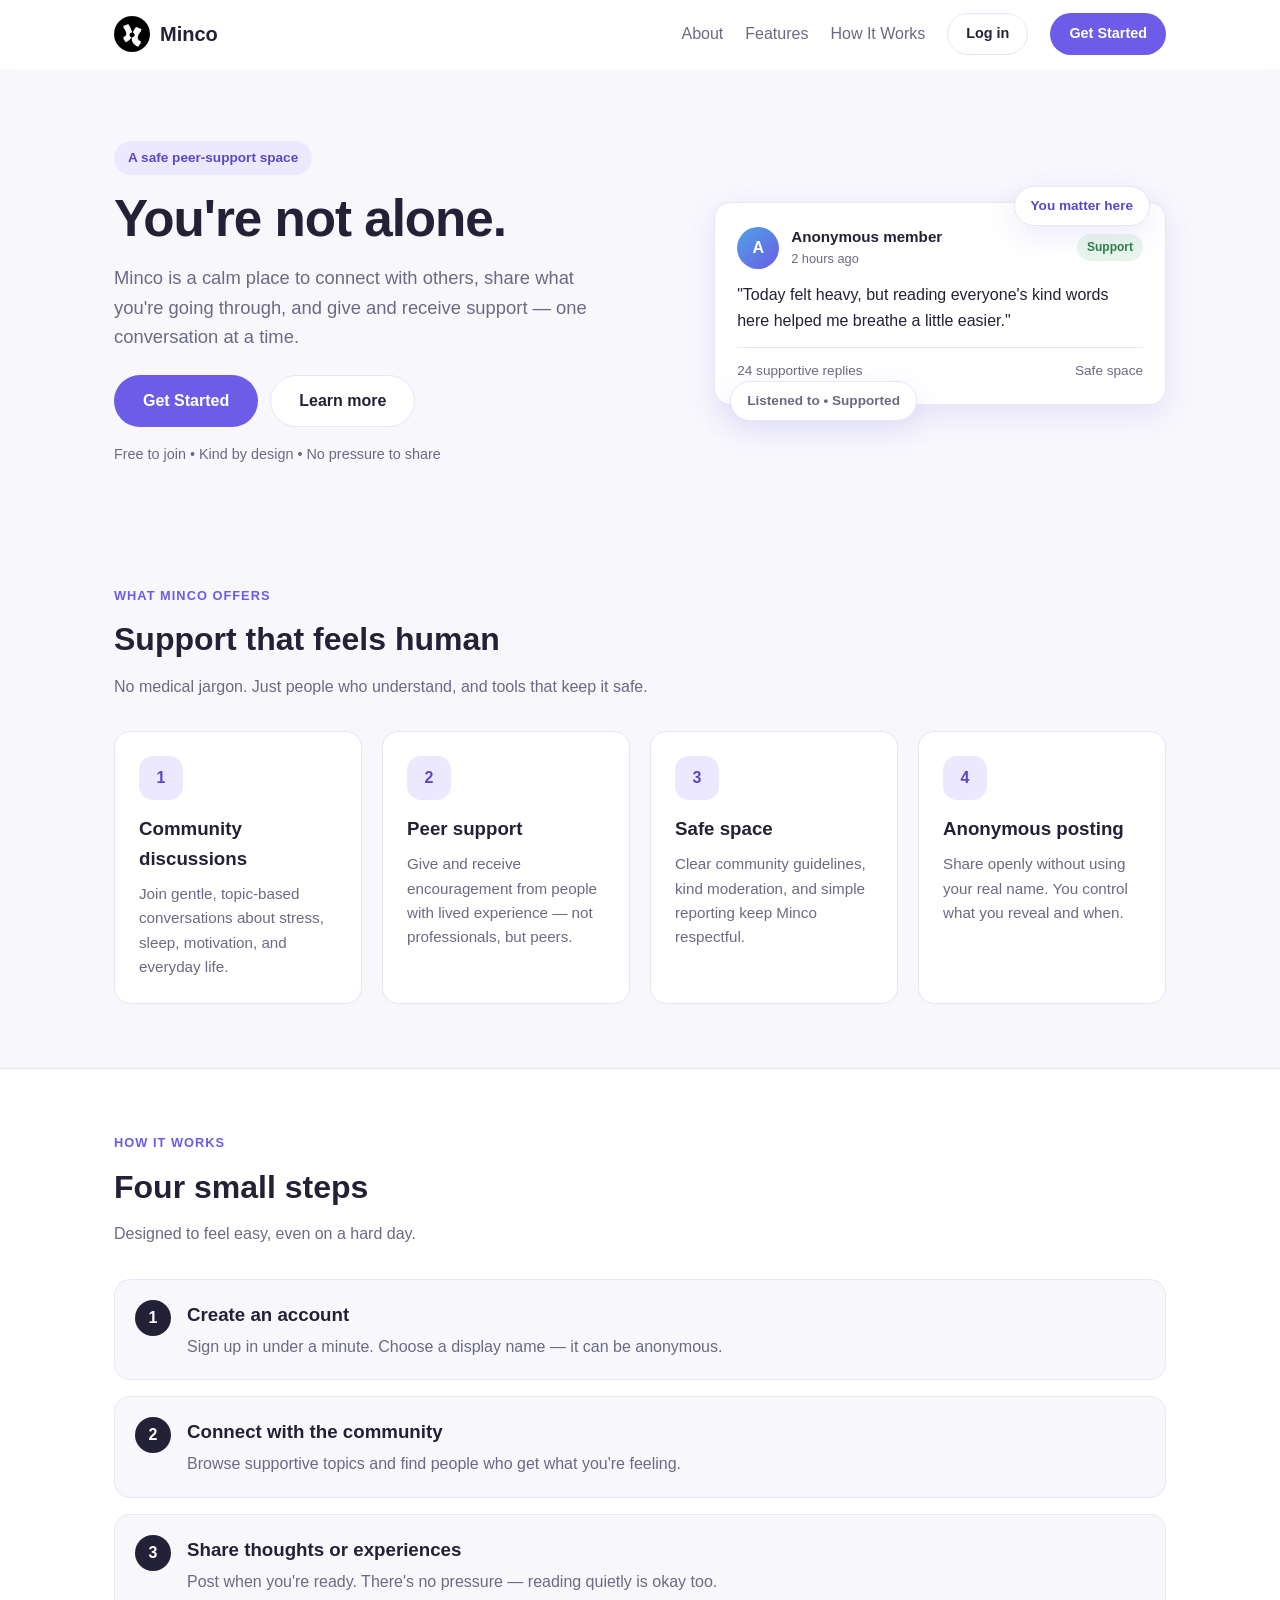
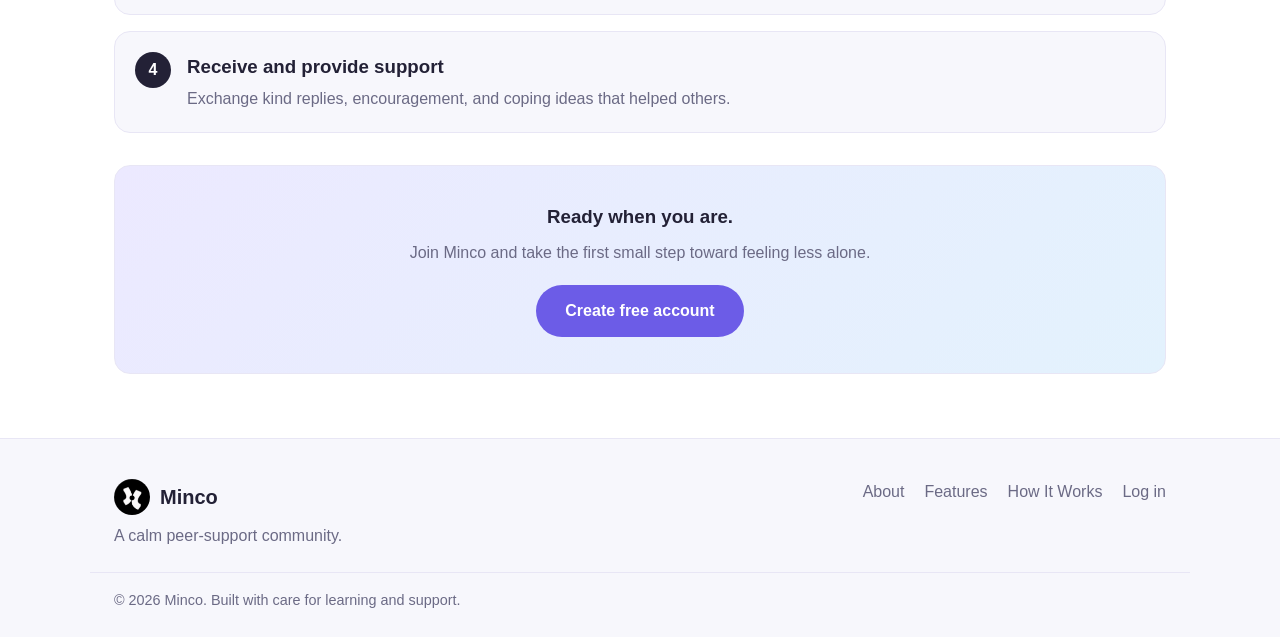
==== index.html @ aae05a79 "Landing page" ====
<!DOCTYPE html>
<html lang="en">
<head>
  <meta charset="UTF-8" />
  <meta name="viewport" content="width=device-width, initial-scale=1.0" />
  <meta name="description" content="Minco is a safe peer-support space to connect, share, and support each other." />
  <title>Minco — You're not alone</title>
  <link rel="icon" href="mincologo.png" type="image/png" />
  <link rel="stylesheet" href="style.css" />
  <!-- defer = load JS after HTML is parsed. Good default for beginners. -->
  <script src="script.js" defer></script>
</head>
<body>

  <!-- 1. NAVIGATION -->
  <!-- header + nav are semantic tags: they describe *meaning*, not just layout -->
  <header class="navbar" id="navbar">
    <div class="container nav-inner">
      <a href="#" class="logo">
        <img src="mincologo.png" alt="Minco logo" class="logo-img" />
        <span class="logo-text">Minco</span>
      </a>

      <nav class="nav-links" id="navLinks">
        <a href="#about">About</a>
        <a href="#features">Features</a>
        <a href="#how">How It Works</a>
        <a href="#" class="btn btn-small btn-outline">Log in</a>
        <a href="#" class="btn btn-small btn-primary">Get Started</a>
      </nav>

      <!-- Hamburger only shows on mobile (see CSS) -->
      <button class="menu-btn" id="menuBtn" aria-label="Open menu" aria-expanded="false">
        <span></span>
        <span></span>
        <span></span>
      </button>
    </div>
  </header>

  <main>
    <!-- 2. HERO -->
    <section class="hero" id="about">
      <div class="container hero-grid">
        <div class="hero-text">
          <p class="badge">A safe peer-support space</p>
          <h1>You're not alone.</h1>
          <p class="lead">
            Minco is a calm place to connect with others, share what you're
            going through, and give and receive support — one conversation at a time.
          </p>
          <div class="hero-actions">
            <a href="#" class="btn btn-primary btn-large">Get Started</a>
            <a href="#how" class="btn btn-outline btn-large">Learn more</a>
          </div>
          <p class="hero-note">Free to join &bull; Kind by design &bull; No pressure to share</p>
        </div>

        <!-- Visual card: shows what a supportive post could look like.
             Pure HTML/CSS — no backend needed yet. -->
        <div class="hero-card">
          <div class="post-card">
            <div class="post-header">
              <span class="avatar">A</span>
              <div>
                <p class="post-name">Anonymous member</p>
                <p class="post-time">2 hours ago</p>
              </div>
              <span class="post-tag">Support</span>
            </div>
            <p class="post-body">
              "Today felt heavy, but reading everyone's kind words here helped me breathe a little easier."
            </p>
            <div class="post-footer">
              <span>24 supportive replies</span>
              <span>Safe space</span>
            </div>
          </div>

          <div class="mini-card mini-card-1">You matter here</div>
          <div class="mini-card mini-card-2">Listened to &bull; Supported</div>
        </div>
      </div>
    </section>

    <!-- 3. FEATURES -->
    <section class="section" id="features">
      <div class="container">
        <p class="eyebrow">What Minco offers</p>
        <h2>Support that feels human</h2>
        <p class="section-sub">
          No medical jargon. Just people who understand, and tools that keep it safe.
        </p>

        <div class="card-grid">
          <article class="card">
            <div class="icon">1</div>
            <h3>Community discussions</h3>
            <p>Join gentle, topic-based conversations about stress, sleep, motivation, and everyday life.</p>
          </article>
          <article class="card">
            <div class="icon">2</div>
            <h3>Peer support</h3>
            <p>Give and receive encouragement from people with lived experience — not professionals, but peers.</p>
          </article>
          <article class="card">
            <div class="icon">3</div>
            <h3>Safe space</h3>
            <p>Clear community guidelines, kind moderation, and simple reporting keep Minco respectful.</p>
          </article>
          <article class="card">
            <div class="icon">4</div>
            <h3>Anonymous posting</h3>
            <p>Share openly without using your real name. You control what you reveal and when.</p>
          </article>
        </div>
      </div>
    </section>

    <!-- 4. HOW IT WORKS -->
    <section class="section section-alt" id="how">
      <div class="container">
        <p class="eyebrow">How it works</p>
        <h2>Four small steps</h2>
        <p class="section-sub">Designed to feel easy, even on a hard day.</p>

        <ol class="steps">
          <li>
            <span class="step-num">1</span>
            <div>
              <h3>Create an account</h3>
              <p>Sign up in under a minute. Choose a display name — it can be anonymous.</p>
            </div>
          </li>
          <li>
            <span class="step-num">2</span>
            <div>
              <h3>Connect with the community</h3>
              <p>Browse supportive topics and find people who get what you're feeling.</p>
            </div>
          </li>
          <li>
            <span class="step-num">3</span>
            <div>
              <h3>Share thoughts or experiences</h3>
              <p>Post when you're ready. There's no pressure — reading quietly is okay too.</p>
            </div>
          </li>
          <li>
            <span class="step-num">4</span>
            <div>
              <h3>Receive and provide support</h3>
              <p>Exchange kind replies, encouragement, and coping ideas that helped others.</p>
            </div>
          </li>
        </ol>

        <div class="cta-box">
          <h3>Ready when you are.</h3>
          <p>Join Minco and take the first small step toward feeling less alone.</p>
          <a href="#" class="btn btn-primary btn-large">Create free account</a>
        </div>
      </div>
    </section>
  </main>

  <!-- 5. FOOTER -->
  <footer class="footer">
    <div class="container footer-grid">
      <div>
        <a href="#" class="logo">
          <img src="mincologo.png" alt="Minco logo" class="logo-img" />
          <span class="logo-text">Minco</span>
        </a>
        <p class="footer-tag">A calm peer-support community.</p>
      </div>
      <nav class="footer-links">
        <a href="#about">About</a>
        <a href="#features">Features</a>
        <a href="#how">How It Works</a>
        <a href="#">Log in</a>
      </nav>
    </div>
    <div class="container footer-bottom">
      <p>&copy; <span id="year">2026</span> Minco. Built with care for learning and support.</p>
    </div>
  </footer>

</body>
</html>
---- style.css ----
/* ==========================================================
   MINCO — Landing page styles
   Learning notes:
   - :root variables = one place to change colors later
   - Mobile-first? Here: desktop default + @media for mobile
   - .container centers content and limits width
   ========================================================== */

:root {
  --bg: #f7f7fc;
  --bg-alt: #ffffff;
  --ink: #232136;
  --muted: #6b6a85;
  --primary: #6c5ce7;      /* calm purple */
  --primary-dark: #5748c9;
  --accent: #4fa3e3;       /* soft blue */
  --card-border: #e8e6f5;
  --radius: 16px;
  --shadow: 0 10px 30px rgba(108, 92, 231, 0.12);
  --max-width: 1100px;
}

/* Simple reset — makes sizing predictable for beginners */
* {
  margin: 0;
  padding: 0;
  box-sizing: border-box;
}

body {
  font-family: -apple-system, BlinkMacSystemFont, "Segoe UI", Roboto, Helvetica, Arial, sans-serif;
  background: var(--bg);
  color: var(--ink);
  line-height: 1.6;
}

.container {
  max-width: var(--max-width);
  margin: 0 auto;
  padding: 0 24px;
}

a { text-decoration: none; color: inherit; }

/* ---------- Buttons ---------- */
.btn {
  display: inline-block;
  border-radius: 999px;
  font-weight: 600;
  border: 1px solid transparent;
  cursor: pointer;
  transition: transform 0.15s ease, background 0.15s ease;
}

.btn:hover { transform: translateY(-1px); }

.btn-primary {
  background: var(--primary);
  color: #fff;
}

.btn-primary:hover { background: var(--primary-dark); }

.btn-outline {
  border-color: var(--card-border);
  background: #fff;
  color: var(--ink);
}

.btn-small { padding: 8px 18px; font-size: 0.9rem; }
.btn-large { padding: 12px 28px; font-size: 1rem; }

/* ---------- Navbar ---------- */
.navbar {
  position: sticky; /* stays at top while scrolling */
  top: 0;
  background: rgba(255, 255, 255, 0.9);
  backdrop-filter: blur(8px);
  border-bottom: 1px solid transparent;
  z-index: 10;
}

.navbar.scrolled { border-bottom-color: var(--card-border); }

.nav-inner {
  display: flex;
  align-items: center;
  justify-content: space-between;
  height: 68px;
}

.logo { display: flex; align-items: center; gap: 10px; }

.logo-img {
  width: 36px;
  height: 36px;
  border-radius: 50%; /* your file is circular — this keeps it neat if cropped differently */
  object-fit: cover;
  display: block;
}

.logo-text { font-weight: 800; font-size: 1.25rem; }

.nav-links {
  display: flex;
  align-items: center;
  gap: 22px;
  color: var(--muted);
  font-weight: 500;
}

.nav-links a:hover { color: var(--ink); }

/* Hamburger hidden on desktop */
.menu-btn {
  display: none;
  flex-direction: column;
  gap: 5px;
  background: none;
  border: 0;
  cursor: pointer;
  padding: 8px;
}

.menu-btn span {
  width: 24px;
  height: 2px;
  background: var(--ink);
  border-radius: 2px;
  display: block;
}

/* ---------- Hero ---------- */
.hero { padding: 72px 0 56px; }

.hero-grid {
  display: grid;
  grid-template-columns: 1.1fr 0.9fr;
  gap: 48px;
  align-items: center;
}

.badge {
  display: inline-block;
  background: #ece9ff;
  color: var(--primary-dark);
  font-weight: 700;
  font-size: 0.85rem;
  padding: 6px 14px;
  border-radius: 999px;
  margin-bottom: 16px;
}

.hero h1 {
  font-size: 3.2rem;
  line-height: 1.1;
  letter-spacing: -0.02em;
  margin-bottom: 16px;
}

.lead {
  font-size: 1.15rem;
  color: var(--muted);
  max-width: 480px;
  margin-bottom: 24px;
}

.hero-actions { display: flex; gap: 12px; flex-wrap: wrap; }
.hero-note { margin-top: 16px; color: var(--muted); font-size: 0.9rem; }

/* Hero visual card */
.hero-card { position: relative; }

.post-card {
  background: #fff;
  border: 1px solid var(--card-border);
  border-radius: var(--radius);
  padding: 22px;
  box-shadow: var(--shadow);
}

.post-header { display: flex; align-items: center; gap: 12px; margin-bottom: 12px; }

.avatar {
  width: 42px;
  height: 42px;
  border-radius: 50%;
  display: grid;
  place-items: center;
  color: #fff;
  font-weight: 700;
  background: linear-gradient(135deg, var(--accent), var(--primary));
}

.post-name { font-weight: 700; font-size: 0.95rem; }
.post-time { font-size: 0.8rem; color: var(--muted); }

.post-tag {
  margin-left: auto;
  font-size: 0.75rem;
  font-weight: 700;
  background: #e9f6ec;
  color: #2e7d46;
  padding: 4px 10px;
  border-radius: 999px;
}

.post-body { color: var(--ink); margin-bottom: 14px; }

.post-footer {
  display: flex;
  justify-content: space-between;
  font-size: 0.85rem;
  color: var(--muted);
  border-top: 1px solid var(--card-border);
  padding-top: 12px;
}

.mini-card {
  position: absolute;
  background: #fff;
  border: 1px solid var(--card-border);
  border-radius: 999px;
  padding: 8px 16px;
  font-size: 0.85rem;
  font-weight: 700;
  box-shadow: var(--shadow);
}

.mini-card-1 { top: -16px; right: 16px; color: var(--primary-dark); }
.mini-card-2 { bottom: -16px; left: 16px; color: var(--muted); }

/* ---------- Sections ---------- */
.section { padding: 64px 0; }
.section-alt { background: var(--bg-alt); border-top: 1px solid var(--card-border); border-bottom: 1px solid var(--card-border); }

.eyebrow {
  color: var(--primary);
  font-weight: 800;
  text-transform: uppercase;
  font-size: 0.8rem;
  letter-spacing: 0.08em;
  margin-bottom: 8px;
}

.section h2 { font-size: 2rem; margin-bottom: 8px; }
.section-sub { color: var(--muted); margin-bottom: 32px; max-width: 600px; }

/* Feature cards: auto-fit = responsive without extra code */
.card-grid {
  display: grid;
  grid-template-columns: repeat(auto-fit, minmax(230px, 1fr));
  gap: 20px;
}

.card {
  background: #fff;
  border: 1px solid var(--card-border);
  border-radius: var(--radius);
  padding: 24px;
  transition: transform 0.15s ease, box-shadow 0.15s ease;
}

.card:hover {
  transform: translateY(-3px);
  box-shadow: var(--shadow);
}

.icon {
  width: 44px;
  height: 44px;
  border-radius: 14px;
  display: grid;
  place-items: center;
  font-weight: 800;
  color: var(--primary-dark);
  background: #ece9ff;
  margin-bottom: 14px;
}

.card h3 { margin-bottom: 8px; }
.card p { color: var(--muted); font-size: 0.95rem; }

/* ---------- Steps ---------- */
.steps {
  list-style: none;
  display: grid;
  gap: 16px;
  margin-bottom: 32px;
}

.steps li {
  display: flex;
  gap: 16px;
  background: var(--bg);
  border: 1px solid var(--card-border);
  border-radius: var(--radius);
  padding: 20px;
}

.step-num {
  flex-shrink: 0;
  width: 36px;
  height: 36px;
  border-radius: 50%;
  display: grid;
  place-items: center;
  background: var(--ink);
  color: #fff;
  font-weight: 800;
}

.steps h3 { margin-bottom: 4px; }
.steps p { color: var(--muted); }

.cta-box {
  text-align: center;
  background: linear-gradient(135deg, #ece9ff, #e3f2fd);
  border: 1px solid var(--card-border);
  border-radius: var(--radius);
  padding: 36px 24px;
}

.cta-box p { color: var(--muted); margin: 8px 0 20px; }

/* ---------- Footer ---------- */
.footer { padding: 40px 0 24px; }

.footer-grid {
  display: flex;
  justify-content: space-between;
  align-items: flex-start;
  gap: 24px;
  flex-wrap: wrap;
  margin-bottom: 24px;
}

.footer-tag { color: var(--muted); margin-top: 8px; }

.footer-links { display: flex; gap: 20px; flex-wrap: wrap; color: var(--muted); }
.footer-links a:hover { color: var(--ink); }

.footer-bottom {
  border-top: 1px solid var(--card-border);
  padding-top: 16px;
  color: var(--muted);
  font-size: 0.9rem;
}

/* ---------- Responsive ---------- */
/* When screen is narrow: stack hero, show hamburger menu */
@media (max-width: 820px) {
  .hero-grid { grid-template-columns: 1fr; }
  .hero h1 { font-size: 2.4rem; }

  .menu-btn { display: flex; }

  .nav-links {
    display: none;
    position: absolute;
    top: 68px;
    left: 0;
    right: 0;
    background: #fff;
    flex-direction: column;
    padding: 20px;
    border-bottom: 1px solid var(--card-border);
  }

  .nav-links.open { display: flex; }
}
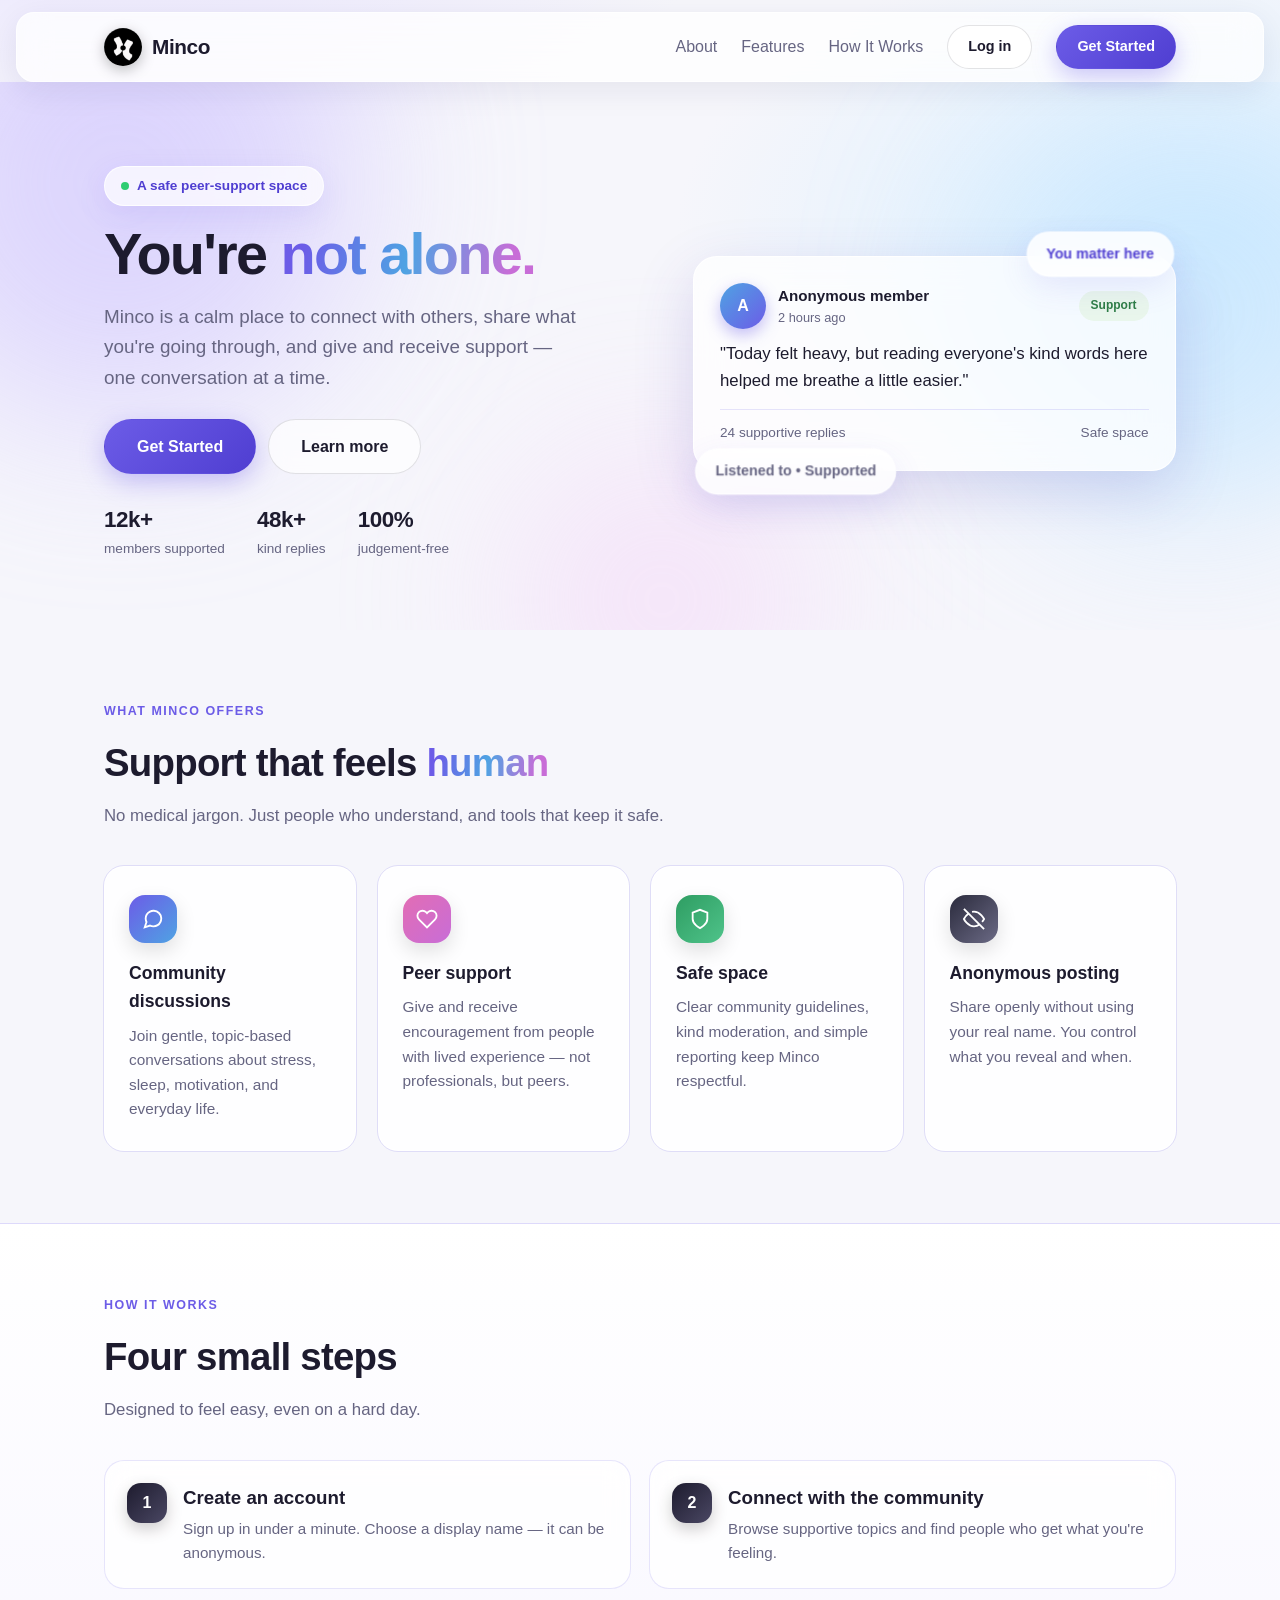
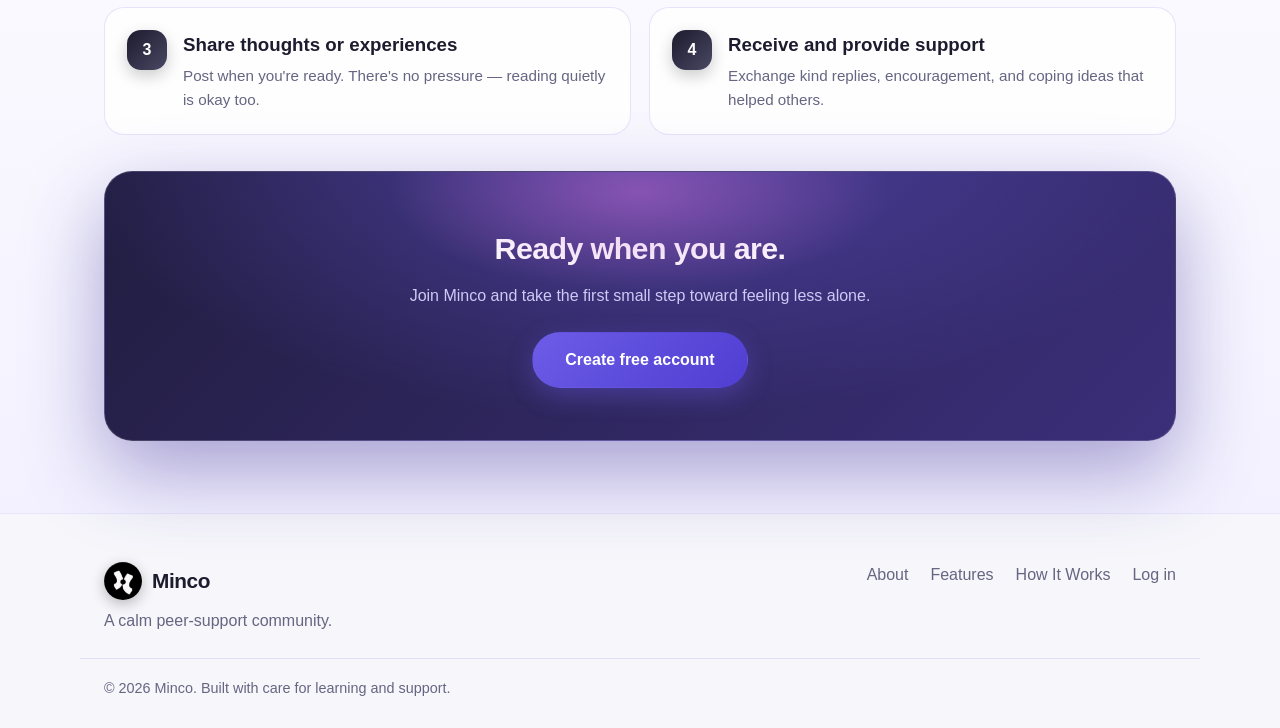
==== commit 0162b815: "Effects on landing page" ====
--- a/index.html
+++ b/index.html
@@ -7,13 +7,10 @@
   <title>Minco — You're not alone</title>
   <link rel="icon" href="mincologo.png" type="image/png" />
   <link rel="stylesheet" href="style.css" />
-  <!-- defer = load JS after HTML is parsed. Good default for beginners. -->
   <script src="script.js" defer></script>
 </head>
 <body>
 
-  <!-- 1. NAVIGATION -->
-  <!-- header + nav are semantic tags: they describe *meaning*, not just layout -->
   <header class="navbar" id="navbar">
     <div class="container nav-inner">
       <a href="#" class="logo">
@@ -29,7 +26,6 @@
         <a href="#" class="btn btn-small btn-primary">Get Started</a>
       </nav>
 
-      <!-- Hamburger only shows on mobile (see CSS) -->
       <button class="menu-btn" id="menuBtn" aria-label="Open menu" aria-expanded="false">
         <span></span>
         <span></span>
@@ -39,27 +35,34 @@
   </header>
 
   <main>
-    <!-- 2. HERO -->
+    <!-- HERO with 3D tilt + ambient blobs -->
     <section class="hero" id="about">
+      <div class="blob blob-1"></div>
+      <div class="blob blob-2"></div>
+      <div class="blob blob-3"></div>
+
       <div class="container hero-grid">
-        <div class="hero-text">
-          <p class="badge">A safe peer-support space</p>
-          <h1>You're not alone.</h1>
+        <div class="hero-text reveal">
+          <p class="badge"><span class="pulse-dot"></span> A safe peer-support space</p>
+          <h1>You're <span class="gradient-text">not alone.</span></h1>
           <p class="lead">
             Minco is a calm place to connect with others, share what you're
             going through, and give and receive support — one conversation at a time.
           </p>
           <div class="hero-actions">
-            <a href="#" class="btn btn-primary btn-large">Get Started</a>
+            <a href="#" class="btn btn-primary btn-large btn-glow">Get Started</a>
             <a href="#how" class="btn btn-outline btn-large">Learn more</a>
           </div>
-          <p class="hero-note">Free to join &bull; Kind by design &bull; No pressure to share</p>
+          <div class="stats">
+            <div><strong>12k+</strong><span>members supported</span></div>
+            <div><strong>48k+</strong><span>kind replies</span></div>
+            <div><strong>100%</strong><span>judgement-free</span></div>
+          </div>
         </div>
 
-        <!-- Visual card: shows what a supportive post could look like.
-             Pure HTML/CSS — no backend needed yet. -->
-        <div class="hero-card">
-          <div class="post-card">
+        <div class="hero-card tilt-wrap reveal">
+          <div class="post-card tilt" id="tiltCard">
+            <div class="shine"></div>
             <div class="post-header">
               <span class="avatar">A</span>
               <div>
@@ -77,39 +80,39 @@
             </div>
           </div>
 
-          <div class="mini-card mini-card-1">You matter here</div>
-          <div class="mini-card mini-card-2">Listened to &bull; Supported</div>
+          <div class="mini-card mini-card-1 float">You matter here</div>
+          <div class="mini-card mini-card-2 float-delayed">Listened to &bull; Supported</div>
         </div>
       </div>
     </section>
 
-    <!-- 3. FEATURES -->
+    <!-- FEATURES -->
     <section class="section" id="features">
       <div class="container">
-        <p class="eyebrow">What Minco offers</p>
-        <h2>Support that feels human</h2>
-        <p class="section-sub">
+        <p class="eyebrow reveal">What Minco offers</p>
+        <h2 class="reveal">Support that feels <span class="gradient-text">human</span></h2>
+        <p class="section-sub reveal">
           No medical jargon. Just people who understand, and tools that keep it safe.
         </p>
 
         <div class="card-grid">
-          <article class="card">
-            <div class="icon">1</div>
+          <article class="card card-3d reveal">
+            <div class="icon icon-1"><svg viewBox="0 0 24 24" width="22" height="22" fill="none" stroke="currentColor" stroke-width="2"><path d="M21 11.5a8.38 8.38 0 0 1-.9 3.8 8.5 8.5 0 0 1-7.6 4.7 8.38 8.38 0 0 1-3.8-.9L3 21l1.9-5.7a8.38 8.38 0 0 1-.9-3.8 8.5 8.5 0 0 1 4.7-7.6 8.38 8.38 0 0 1 3.8-.9h.5a8.48 8.48 0 0 1 8 8v.5z"/></svg></div>
             <h3>Community discussions</h3>
             <p>Join gentle, topic-based conversations about stress, sleep, motivation, and everyday life.</p>
           </article>
-          <article class="card">
-            <div class="icon">2</div>
+          <article class="card card-3d reveal">
+            <div class="icon icon-2"><svg viewBox="0 0 24 24" width="22" height="22" fill="none" stroke="currentColor" stroke-width="2"><path d="M20.84 4.61a5.5 5.5 0 0 0-7.78 0L12 5.67l-1.06-1.06a5.5 5.5 0 0 0-7.78 7.78l1.06 1.06L12 21.23l7.78-7.78 1.06-1.06a5.5 5.5 0 0 0 0-7.78z"/></svg></div>
             <h3>Peer support</h3>
             <p>Give and receive encouragement from people with lived experience — not professionals, but peers.</p>
           </article>
-          <article class="card">
-            <div class="icon">3</div>
+          <article class="card card-3d reveal">
+            <div class="icon icon-3"><svg viewBox="0 0 24 24" width="22" height="22" fill="none" stroke="currentColor" stroke-width="2"><path d="M12 22s8-4 8-10V5l-8-3-8 3v7c0 6 8 10 8 10z"/></svg></div>
             <h3>Safe space</h3>
             <p>Clear community guidelines, kind moderation, and simple reporting keep Minco respectful.</p>
           </article>
-          <article class="card">
-            <div class="icon">4</div>
+          <article class="card card-3d reveal">
+            <div class="icon icon-4"><svg viewBox="0 0 24 24" width="22" height="22" fill="none" stroke="currentColor" stroke-width="2"><path d="M17.94 17.94A10.07 10.07 0 0 1 12 20c-7 0-11-8-11-8a18.45 18.45 0 0 1 5.06-5.94"/><path d="M9.9 4.24A9.12 9.12 0 0 1 12 4c7 0 11 8 11 8a18.5 18.5 0 0 1-2.16 3.19"/><line x1="1" y1="1" x2="23" y2="23"/></svg></div>
             <h3>Anonymous posting</h3>
             <p>Share openly without using your real name. You control what you reveal and when.</p>
           </article>
@@ -117,36 +120,36 @@
       </div>
     </section>
 
-    <!-- 4. HOW IT WORKS -->
+    <!-- HOW IT WORKS -->
     <section class="section section-alt" id="how">
       <div class="container">
-        <p class="eyebrow">How it works</p>
-        <h2>Four small steps</h2>
-        <p class="section-sub">Designed to feel easy, even on a hard day.</p>
+        <p class="eyebrow reveal">How it works</p>
+        <h2 class="reveal">Four small steps</h2>
+        <p class="section-sub reveal">Designed to feel easy, even on a hard day.</p>
 
         <ol class="steps">
-          <li>
+          <li class="reveal">
             <span class="step-num">1</span>
             <div>
               <h3>Create an account</h3>
               <p>Sign up in under a minute. Choose a display name — it can be anonymous.</p>
             </div>
           </li>
-          <li>
+          <li class="reveal">
             <span class="step-num">2</span>
             <div>
               <h3>Connect with the community</h3>
               <p>Browse supportive topics and find people who get what you're feeling.</p>
             </div>
           </li>
-          <li>
+          <li class="reveal">
             <span class="step-num">3</span>
             <div>
               <h3>Share thoughts or experiences</h3>
               <p>Post when you're ready. There's no pressure — reading quietly is okay too.</p>
             </div>
           </li>
-          <li>
+          <li class="reveal">
             <span class="step-num">4</span>
             <div>
               <h3>Receive and provide support</h3>
@@ -155,16 +158,16 @@
           </li>
         </ol>
 
-        <div class="cta-box">
+        <div class="cta-box reveal">
+          <div class="cta-glow"></div>
           <h3>Ready when you are.</h3>
           <p>Join Minco and take the first small step toward feeling less alone.</p>
-          <a href="#" class="btn btn-primary btn-large">Create free account</a>
+          <a href="#" class="btn btn-primary btn-large btn-glow">Create free account</a>
         </div>
       </div>
     </section>
   </main>
 
-  <!-- 5. FOOTER -->
   <footer class="footer">
     <div class="container footer-grid">
       <div>
--- a/style.css
+++ b/style.css
@@ -1,371 +1,311 @@
 /* ==========================================================
-   MINCO — Landing page styles
-   Learning notes:
-   - :root variables = one place to change colors later
-   - Mobile-first? Here: desktop default + @media for mobile
-   - .container centers content and limits width
+   MINCO PRO — calm + premium + 3D
+   New concepts to learn:
+   - gradient-text: colorful headline via background-clip
+   - glass: frosted card via backdrop-filter + translucent bg
+   - perspective/tilt: parent sets perspective, child rotates
+   - blobs: huge blurred circles for ambient color
+   - reveal: fade-up on scroll (JS adds .visible)
    ========================================================== */
 
 :root {
-  --bg: #f7f7fc;
+  --bg: #f6f6fb;
   --bg-alt: #ffffff;
-  --ink: #232136;
-  --muted: #6b6a85;
-  --primary: #6c5ce7;      /* calm purple */
-  --primary-dark: #5748c9;
-  --accent: #4fa3e3;       /* soft blue */
-  --card-border: #e8e6f5;
-  --radius: 16px;
-  --shadow: 0 10px 30px rgba(108, 92, 231, 0.12);
-  --max-width: 1100px;
-}
-
-/* Simple reset — makes sizing predictable for beginners */
-* {
-  margin: 0;
-  padding: 0;
-  box-sizing: border-box;
-}
+  --ink: #1d1b2e;
+  --muted: #666582;
+  --primary: #6c5ce7;
+  --primary-dark: #4f3ed1;
+  --accent: #4fa3e3;
+  --pink: #c86dd7;
+  --card-border: rgba(108, 92, 231, 0.16);
+  --radius: 20px;
+  --shadow: 0 20px 60px rgba(76, 60, 180, 0.18);
+  --shadow-soft: 0 10px 30px rgba(108, 92, 231, 0.12);
+  --max-width: 1120px;
+}
+
+* { margin: 0; padding: 0; box-sizing: border-box; }
+
+html { scroll-behavior: smooth; }
 
 body {
   font-family: -apple-system, BlinkMacSystemFont, "Segoe UI", Roboto, Helvetica, Arial, sans-serif;
-  background: var(--bg);
+  background:
+    radial-gradient(1000px 500px at 10% -5%, #e9e4ff 0%, transparent 60%),
+    radial-gradient(900px 500px at 95% 10%, #d9efff 0%, transparent 60%),
+    var(--bg);
   color: var(--ink);
   line-height: 1.6;
-}
-
-.container {
-  max-width: var(--max-width);
-  margin: 0 auto;
-  padding: 0 24px;
-}
-
+  overflow-x: hidden;
+}
+
+.container { max-width: var(--max-width); margin: 0 auto; padding: 0 24px; }
 a { text-decoration: none; color: inherit; }
 
 /* ---------- Buttons ---------- */
 .btn {
   display: inline-block;
   border-radius: 999px;
-  font-weight: 600;
+  font-weight: 700;
   border: 1px solid transparent;
   cursor: pointer;
-  transition: transform 0.15s ease, background 0.15s ease;
-}
-
-.btn:hover { transform: translateY(-1px); }
+  transition: transform 0.2s ease, box-shadow 0.2s ease, background 0.2s ease;
+}
+
+.btn:hover { transform: translateY(-2px); }
+.btn:active { transform: translateY(0) scale(0.98); }
 
 .btn-primary {
-  background: var(--primary);
+  background: linear-gradient(135deg, var(--primary), var(--primary-dark));
   color: #fff;
-}
-
-.btn-primary:hover { background: var(--primary-dark); }
+  box-shadow: 0 8px 24px rgba(108, 92, 231, 0.35);
+}
+
+.btn-primary:hover { box-shadow: 0 12px 32px rgba(108, 92, 231, 0.45); }
+
+.btn-glow { position: relative; }
 
 .btn-outline {
-  border-color: var(--card-border);
-  background: #fff;
+  border-color: rgba(29, 27, 46, 0.12);
+  background: rgba(255, 255, 255, 0.7);
+  backdrop-filter: blur(10px);
   color: var(--ink);
 }
 
-.btn-small { padding: 8px 18px; font-size: 0.9rem; }
-.btn-large { padding: 12px 28px; font-size: 1rem; }
+.btn-small { padding: 9px 20px; font-size: 0.9rem; }
+.btn-large { padding: 14px 32px; font-size: 1rem; }
 
 /* ---------- Navbar ---------- */
 .navbar {
-  position: sticky; /* stays at top while scrolling */
-  top: 0;
-  background: rgba(255, 255, 255, 0.9);
-  backdrop-filter: blur(8px);
-  border-bottom: 1px solid transparent;
-  z-index: 10;
-}
-
-.navbar.scrolled { border-bottom-color: var(--card-border); }
-
-.nav-inner {
-  display: flex;
-  align-items: center;
-  justify-content: space-between;
-  height: 68px;
-}
-
+  position: sticky;
+  top: 12px;
+  z-index: 20;
+  margin: 12px 16px 0;
+  background: rgba(255, 255, 255, 0.75);
+  backdrop-filter: blur(16px);
+  border: 1px solid rgba(255, 255, 255, 0.7);
+  box-shadow: 0 8px 32px rgba(30, 20, 80, 0.08);
+  border-radius: 18px;
+  transition: box-shadow 0.25s ease;
+}
+
+.navbar.scrolled { box-shadow: 0 12px 40px rgba(30, 20, 80, 0.14); }
+
+.nav-inner { display: flex; align-items: center; justify-content: space-between; height: 68px; }
 .logo { display: flex; align-items: center; gap: 10px; }
-
-.logo-img {
-  width: 36px;
-  height: 36px;
-  border-radius: 50%; /* your file is circular — this keeps it neat if cropped differently */
-  object-fit: cover;
-  display: block;
-}
-
-.logo-text { font-weight: 800; font-size: 1.25rem; }
-
-.nav-links {
-  display: flex;
-  align-items: center;
-  gap: 22px;
-  color: var(--muted);
-  font-weight: 500;
-}
-
+.logo-img { width: 38px; height: 38px; border-radius: 50%; object-fit: cover; display: block; box-shadow: 0 4px 14px rgba(0,0,0,0.25); }
+.logo-text { font-weight: 800; font-size: 1.3rem; letter-spacing: -0.02em; }
+
+.nav-links { display: flex; align-items: center; gap: 24px; color: var(--muted); font-weight: 500; }
 .nav-links a:hover { color: var(--ink); }
 
-/* Hamburger hidden on desktop */
-.menu-btn {
-  display: none;
-  flex-direction: column;
-  gap: 5px;
-  background: none;
-  border: 0;
-  cursor: pointer;
-  padding: 8px;
-}
-
-.menu-btn span {
-  width: 24px;
-  height: 2px;
-  background: var(--ink);
-  border-radius: 2px;
-  display: block;
-}
+.menu-btn { display: none; flex-direction: column; gap: 5px; background: none; border: 0; cursor: pointer; padding: 8px; }
+.menu-btn span { width: 24px; height: 2px; background: var(--ink); border-radius: 2px; display: block; }
 
 /* ---------- Hero ---------- */
-.hero { padding: 72px 0 56px; }
-
-.hero-grid {
-  display: grid;
-  grid-template-columns: 1.1fr 0.9fr;
-  gap: 48px;
-  align-items: center;
-}
+.hero { position: relative; padding: 84px 0 70px; overflow: hidden; }
+
+/* ambient color blobs */
+.blob { position: absolute; border-radius: 50%; filter: blur(90px); opacity: 0.55; pointer-events: none; }
+.blob-1 { width: 480px; height: 480px; background: #c9bcff; top: -140px; left: -120px; animation: drift 12s ease-in-out infinite; }
+.blob-2 { width: 420px; height: 420px; background: #bfe3ff; top: 20px; right: -120px; animation: drift 14s ease-in-out infinite reverse; }
+.blob-3 { width: 300px; height: 300px; background: #f3c6f5; bottom: -120px; left: 40%; opacity: 0.4; animation: drift 16s ease-in-out infinite; }
+
+@keyframes drift {
+  0%, 100% { transform: translate(0, 0) scale(1); }
+  50% { transform: translate(30px, -30px) scale(1.08); }
+}
+
+.hero-grid { position: relative; display: grid; grid-template-columns: 1.05fr 0.95fr; gap: 56px; align-items: center; }
 
 .badge {
-  display: inline-block;
-  background: #ece9ff;
+  display: inline-flex; align-items: center; gap: 8px;
+  background: rgba(255,255,255,0.7);
+  backdrop-filter: blur(10px);
+  border: 1px solid rgba(255,255,255,0.8);
   color: var(--primary-dark);
-  font-weight: 700;
-  font-size: 0.85rem;
-  padding: 6px 14px;
-  border-radius: 999px;
-  margin-bottom: 16px;
-}
-
-.hero h1 {
-  font-size: 3.2rem;
-  line-height: 1.1;
-  letter-spacing: -0.02em;
-  margin-bottom: 16px;
-}
-
-.lead {
-  font-size: 1.15rem;
-  color: var(--muted);
-  max-width: 480px;
-  margin-bottom: 24px;
-}
-
-.hero-actions { display: flex; gap: 12px; flex-wrap: wrap; }
-.hero-note { margin-top: 16px; color: var(--muted); font-size: 0.9rem; }
-
-/* Hero visual card */
-.hero-card { position: relative; }
+  font-weight: 700; font-size: 0.85rem;
+  padding: 8px 16px; border-radius: 999px; margin-bottom: 18px;
+  box-shadow: var(--shadow-soft);
+}
+
+.pulse-dot { width: 8px; height: 8px; border-radius: 50%; background: #2ecc71; box-shadow: 0 0 0 0 rgba(46,204,113,0.6); animation: pulse 2s infinite; }
+@keyframes pulse {
+  0% { box-shadow: 0 0 0 0 rgba(46,204,113,0.6); }
+  70% { box-shadow: 0 0 0 10px rgba(46,204,113,0); }
+  100% { box-shadow: 0 0 0 0 rgba(46,204,113,0); }
+}
+
+.hero h1 { font-size: 3.6rem; line-height: 1.05; letter-spacing: -0.03em; margin-bottom: 18px; }
+
+.gradient-text {
+  background: linear-gradient(100deg, var(--primary) 10%, var(--accent) 50%, var(--pink) 90%);
+  -webkit-background-clip: text;
+  background-clip: text;
+  color: transparent;
+}
+
+.lead { font-size: 1.18rem; color: var(--muted); max-width: 480px; margin-bottom: 26px; }
+.hero-actions { display: flex; gap: 12px; flex-wrap: wrap; margin-bottom: 28px; }
+
+.stats { display: flex; gap: 32px; }
+.stats div { display: flex; flex-direction: column; }
+.stats strong { font-size: 1.4rem; letter-spacing: -0.02em; }
+.stats span { font-size: 0.85rem; color: var(--muted); }
+
+/* 3D tilt area */
+.tilt-wrap { perspective: 1200px; position: relative; }
 
 .post-card {
-  background: #fff;
-  border: 1px solid var(--card-border);
-  border-radius: var(--radius);
-  padding: 22px;
+  position: relative;
+  background: rgba(255, 255, 255, 0.75);
+  backdrop-filter: blur(20px);
+  border: 1px solid rgba(255, 255, 255, 0.9);
+  border-radius: 24px;
+  padding: 26px;
   box-shadow: var(--shadow);
-}
-
-.post-header { display: flex; align-items: center; gap: 12px; margin-bottom: 12px; }
-
+  transform-style: preserve-3d;
+  will-change: transform;
+  transition: transform 0.15s ease-out, box-shadow 0.25s ease;
+  overflow: hidden;
+}
+
+/* moving shine streak on the glass card */
+.shine {
+  position: absolute; inset: -50%;
+  background: linear-gradient(115deg, transparent 40%, rgba(255,255,255,0.55) 50%, transparent 60%);
+  transform: translateX(-60%);
+  pointer-events: none;
+}
+.tilt-wrap:hover .shine { animation: shine 1.1s ease; }
+@keyframes shine { to { transform: translateX(60%); } }
+
+.post-header { display: flex; align-items: center; gap: 12px; margin-bottom: 12px; transform: translateZ(30px); }
 .avatar {
-  width: 42px;
-  height: 42px;
-  border-radius: 50%;
-  display: grid;
-  place-items: center;
-  color: #fff;
-  font-weight: 700;
+  width: 46px; height: 46px; border-radius: 50%;
+  display: grid; place-items: center; color: #fff; font-weight: 800;
   background: linear-gradient(135deg, var(--accent), var(--primary));
-}
-
+  box-shadow: 0 6px 16px rgba(108,92,231,0.4);
+}
 .post-name { font-weight: 700; font-size: 0.95rem; }
 .post-time { font-size: 0.8rem; color: var(--muted); }
-
-.post-tag {
-  margin-left: auto;
-  font-size: 0.75rem;
-  font-weight: 700;
-  background: #e9f6ec;
-  color: #2e7d46;
-  padding: 4px 10px;
-  border-radius: 999px;
-}
-
-.post-body { color: var(--ink); margin-bottom: 14px; }
-
-.post-footer {
-  display: flex;
-  justify-content: space-between;
-  font-size: 0.85rem;
-  color: var(--muted);
-  border-top: 1px solid var(--card-border);
-  padding-top: 12px;
-}
+.post-tag { margin-left: auto; font-size: 0.75rem; font-weight: 700; background: #e9f6ec; color: #2e7d46; padding: 5px 12px; border-radius: 999px; }
+.post-body { font-size: 1.05rem; margin-bottom: 14px; transform: translateZ(20px); }
+.post-footer { display: flex; justify-content: space-between; font-size: 0.85rem; color: var(--muted); border-top: 1px solid var(--card-border); padding-top: 12px; }
 
 .mini-card {
   position: absolute;
-  background: #fff;
+  background: rgba(255,255,255,0.85);
+  backdrop-filter: blur(12px);
+  border: 1px solid rgba(255,255,255,0.9);
+  border-radius: 999px;
+  padding: 10px 18px;
+  font-size: 0.85rem; font-weight: 800;
+  box-shadow: var(--shadow-soft);
+  transform: translateZ(60px);
+}
+.mini-card-1 { top: -18px; right: 14px; color: var(--primary-dark); }
+.mini-card-2 { bottom: -18px; left: 14px; color: var(--muted); }
+
+.float { animation: floaty 4s ease-in-out infinite; }
+.float-delayed { animation: floaty 5s ease-in-out infinite; animation-delay: 1s; }
+@keyframes floaty { 0%,100% { translate: 0 0; } 50% { translate: 0 -10px; } }
+
+/* ---------- Sections ---------- */
+.section { padding: 72px 0; }
+.section-alt { background: linear-gradient(180deg, #fff, #f3f1ff); border-top: 1px solid var(--card-border); border-bottom: 1px solid var(--card-border); }
+
+.eyebrow { color: var(--primary); font-weight: 800; text-transform: uppercase; font-size: 0.78rem; letter-spacing: 0.12em; margin-bottom: 10px; }
+.section h2 { font-size: 2.4rem; letter-spacing: -0.02em; margin-bottom: 10px; }
+.section-sub { color: var(--muted); margin-bottom: 36px; max-width: 620px; font-size: 1.05rem; }
+
+.card-grid { display: grid; grid-template-columns: repeat(auto-fit, minmax(240px, 1fr)); gap: 22px; }
+
+.card {
+  position: relative;
+  background: rgba(255,255,255,0.85);
+  backdrop-filter: blur(14px);
+  border: 1px solid rgba(255,255,255,0.9);
+  outline: 1px solid var(--card-border);
+  border-radius: var(--radius);
+  padding: 28px 24px;
+  overflow: hidden;
+  transition: transform 0.25s ease, box-shadow 0.25s ease;
+}
+
+/* gradient top edge — the "sexy" detail */
+.card::before {
+  content: ""; position: absolute; top: 0; left: 0; right: 0; height: 4px;
+  background: linear-gradient(90deg, var(--primary), var(--accent), var(--pink));
+  opacity: 0; transition: opacity 0.25s ease;
+}
+.card:hover { transform: translateY(-8px) rotateX(2deg); box-shadow: var(--shadow); }
+.card:hover::before { opacity: 1; }
+
+.icon { width: 48px; height: 48px; border-radius: 16px; display: grid; place-items: center; margin-bottom: 16px; color: #fff; box-shadow: 0 8px 20px rgba(0,0,0,0.12); }
+.icon-1 { background: linear-gradient(135deg, #6c5ce7, #4fa3e3); }
+.icon-2 { background: linear-gradient(135deg, #e26db4, #c86dd7); }
+.icon-3 { background: linear-gradient(135deg, #2e9d62, #4fc38a); }
+.icon-4 { background: linear-gradient(135deg, #2b2b3d, #6b6a85); }
+.card h3 { margin-bottom: 8px; font-size: 1.1rem; }
+.card p { color: var(--muted); font-size: 0.96rem; }
+
+/* ---------- Steps ---------- */
+.steps { list-style: none; display: grid; grid-template-columns: 1fr 1fr; gap: 18px; margin-bottom: 36px; }
+.steps li {
+  display: flex; gap: 16px;
+  background: rgba(255,255,255,0.8); backdrop-filter: blur(12px);
   border: 1px solid var(--card-border);
-  border-radius: 999px;
-  padding: 8px 16px;
-  font-size: 0.85rem;
-  font-weight: 700;
-  box-shadow: var(--shadow);
-}
-
-.mini-card-1 { top: -16px; right: 16px; color: var(--primary-dark); }
-.mini-card-2 { bottom: -16px; left: 16px; color: var(--muted); }
-
-/* ---------- Sections ---------- */
-.section { padding: 64px 0; }
-.section-alt { background: var(--bg-alt); border-top: 1px solid var(--card-border); border-bottom: 1px solid var(--card-border); }
-
-.eyebrow {
-  color: var(--primary);
-  font-weight: 800;
-  text-transform: uppercase;
-  font-size: 0.8rem;
-  letter-spacing: 0.08em;
-  margin-bottom: 8px;
-}
-
-.section h2 { font-size: 2rem; margin-bottom: 8px; }
-.section-sub { color: var(--muted); margin-bottom: 32px; max-width: 600px; }
-
-/* Feature cards: auto-fit = responsive without extra code */
-.card-grid {
-  display: grid;
-  grid-template-columns: repeat(auto-fit, minmax(230px, 1fr));
-  gap: 20px;
-}
-
-.card {
-  background: #fff;
-  border: 1px solid var(--card-border);
-  border-radius: var(--radius);
-  padding: 24px;
-  transition: transform 0.15s ease, box-shadow 0.15s ease;
-}
-
-.card:hover {
-  transform: translateY(-3px);
-  box-shadow: var(--shadow);
-}
-
-.icon {
-  width: 44px;
-  height: 44px;
-  border-radius: 14px;
-  display: grid;
-  place-items: center;
-  font-weight: 800;
-  color: var(--primary-dark);
-  background: #ece9ff;
-  margin-bottom: 14px;
-}
-
-.card h3 { margin-bottom: 8px; }
-.card p { color: var(--muted); font-size: 0.95rem; }
-
-/* ---------- Steps ---------- */
-.steps {
-  list-style: none;
-  display: grid;
-  gap: 16px;
-  margin-bottom: 32px;
-}
-
-.steps li {
-  display: flex;
-  gap: 16px;
-  background: var(--bg);
-  border: 1px solid var(--card-border);
-  border-radius: var(--radius);
-  padding: 20px;
-}
-
+  border-radius: var(--radius); padding: 22px;
+  transition: transform 0.2s ease, box-shadow 0.2s ease;
+}
+.steps li:hover { transform: translateY(-4px); box-shadow: var(--shadow-soft); }
 .step-num {
-  flex-shrink: 0;
-  width: 36px;
-  height: 36px;
-  border-radius: 50%;
-  display: grid;
-  place-items: center;
-  background: var(--ink);
+  flex-shrink: 0; width: 40px; height: 40px; border-radius: 14px;
+  display: grid; place-items: center;
+  background: linear-gradient(135deg, var(--ink), #4a4763); color: #fff; font-weight: 800;
+  box-shadow: 0 6px 16px rgba(0,0,0,0.2);
+}
+.steps h3 { margin-bottom: 4px; }
+.steps p { color: var(--muted); font-size: 0.95rem; }
+
+.cta-box {
+  position: relative; text-align: center; overflow: hidden;
+  background: radial-gradient(600px 300px at 50% -20%, rgba(108,92,231,0.5), transparent),
+    linear-gradient(135deg, #211d3f, #3b2f7a);
   color: #fff;
-  font-weight: 800;
-}
-
-.steps h3 { margin-bottom: 4px; }
-.steps p { color: var(--muted); }
-
-.cta-box {
-  text-align: center;
-  background: linear-gradient(135deg, #ece9ff, #e3f2fd);
-  border: 1px solid var(--card-border);
-  border-radius: var(--radius);
-  padding: 36px 24px;
-}
-
-.cta-box p { color: var(--muted); margin: 8px 0 20px; }
+  border-radius: 28px; padding: 52px 28px;
+  box-shadow: 0 30px 80px rgba(50, 35, 140, 0.4);
+  border: 1px solid rgba(255,255,255,0.15);
+}
+.cta-box h3 { font-size: 1.9rem; letter-spacing: -0.02em; }
+.cta-box p { color: #cfc9f5; margin: 10px 0 24px; }
+.cta-glow { position: absolute; width: 500px; height: 200px; background: radial-gradient(closest-side, rgba(200,109,215,0.5), transparent); top: -80px; left: 50%; transform: translateX(-50%); pointer-events: none; }
+
+/* ---------- Reveal on scroll ---------- */
+.reveal { opacity: 0; transform: translateY(26px); transition: opacity 0.7s ease, transform 0.7s ease; }
+.reveal.visible { opacity: 1; transform: none; }
 
 /* ---------- Footer ---------- */
-.footer { padding: 40px 0 24px; }
-
-.footer-grid {
-  display: flex;
-  justify-content: space-between;
-  align-items: flex-start;
-  gap: 24px;
-  flex-wrap: wrap;
-  margin-bottom: 24px;
-}
-
+.footer { padding: 48px 0 28px; }
+.footer-grid { display: flex; justify-content: space-between; align-items: flex-start; gap: 24px; flex-wrap: wrap; margin-bottom: 24px; }
 .footer-tag { color: var(--muted); margin-top: 8px; }
-
-.footer-links { display: flex; gap: 20px; flex-wrap: wrap; color: var(--muted); }
+.footer-links { display: flex; gap: 22px; flex-wrap: wrap; color: var(--muted); }
 .footer-links a:hover { color: var(--ink); }
-
-.footer-bottom {
-  border-top: 1px solid var(--card-border);
-  padding-top: 16px;
-  color: var(--muted);
-  font-size: 0.9rem;
-}
+.footer-bottom { border-top: 1px solid var(--card-border); padding-top: 18px; color: var(--muted); font-size: 0.9rem; }
 
 /* ---------- Responsive ---------- */
-/* When screen is narrow: stack hero, show hamburger menu */
-@media (max-width: 820px) {
+@media (max-width: 900px) {
   .hero-grid { grid-template-columns: 1fr; }
-  .hero h1 { font-size: 2.4rem; }
-
+  .hero h1 { font-size: 2.6rem; }
+  .steps { grid-template-columns: 1fr; }
   .menu-btn { display: flex; }
-
   .nav-links {
-    display: none;
-    position: absolute;
-    top: 68px;
-    left: 0;
-    right: 0;
-    background: #fff;
-    flex-direction: column;
-    padding: 20px;
-    border-bottom: 1px solid var(--card-border);
+    display: none; position: absolute; top: 74px; left: 12px; right: 12px;
+    background: #fff; flex-direction: column; padding: 20px;
+    border-radius: 16px; border: 1px solid var(--card-border);
+    box-shadow: var(--shadow);
   }
-
   .nav-links.open { display: flex; }
-}
+  .navbar { margin: 8px 8px 0; }
+}
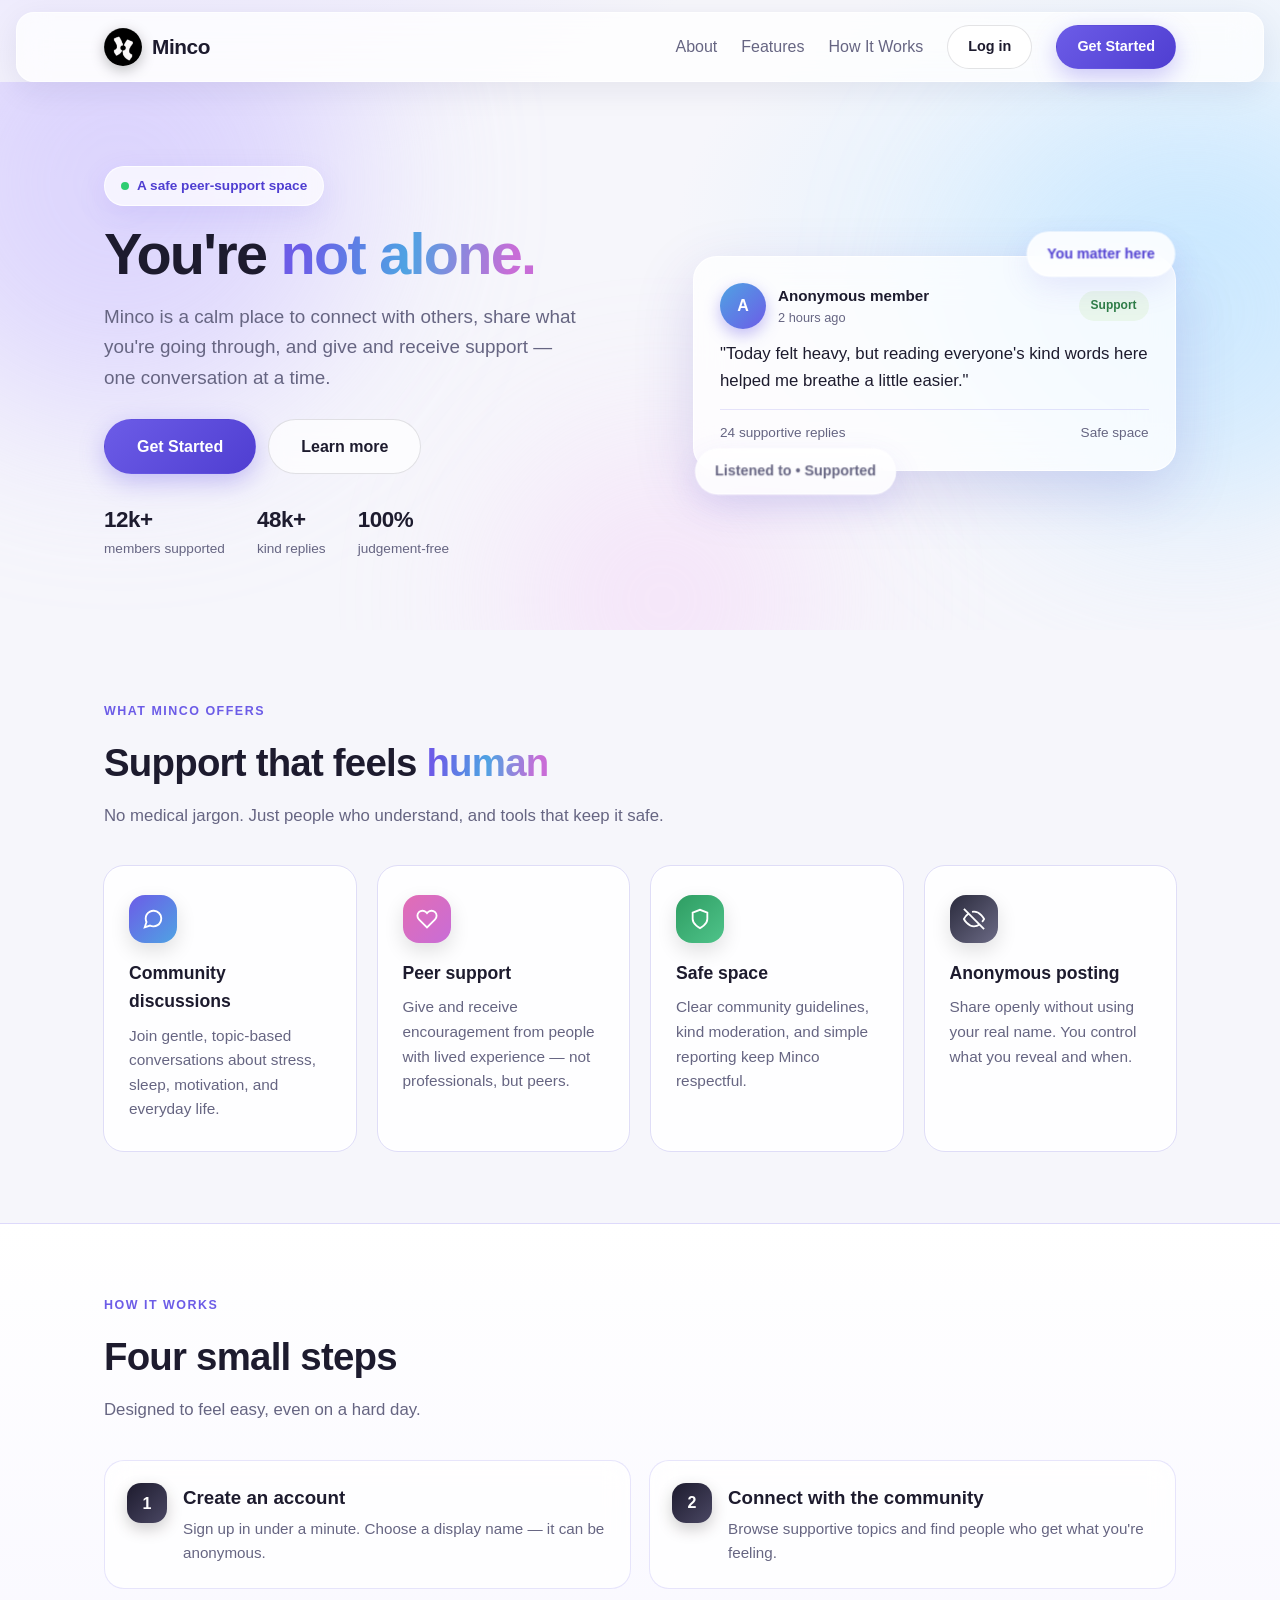
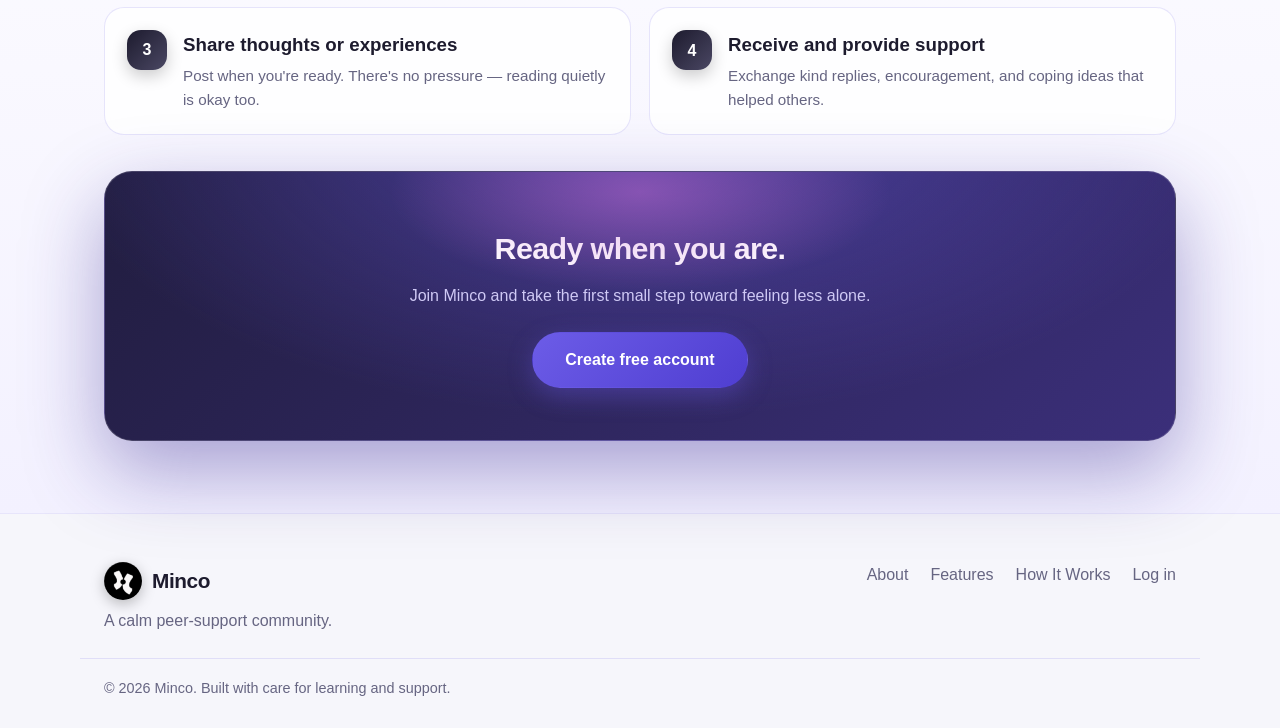
==== commit a1f9b984: "User page" ====
--- a/index.html
+++ b/index.html
@@ -5,16 +5,18 @@
   <meta name="viewport" content="width=device-width, initial-scale=1.0" />
   <meta name="description" content="Minco is a safe peer-support space to connect, share, and support each other." />
   <title>Minco — You're not alone</title>
-  <link rel="icon" href="mincologo.png" type="image/png" />
-  <link rel="stylesheet" href="style.css" />
-  <script src="script.js" defer></script>
+  <link rel="icon" href="assets/img/mincologo.png" type="image/png" />
+  <link rel="stylesheet" href="assets/css/main.css" />
+  <link rel="stylesheet" href="assets/css/landing.css" />
+  <script src="assets/js/main.js" defer></script>
+  <script src="assets/js/landing.js" defer></script>
 </head>
 <body>
 
   <header class="navbar" id="navbar">
     <div class="container nav-inner">
       <a href="#" class="logo">
-        <img src="mincologo.png" alt="Minco logo" class="logo-img" />
+        <img src="assets/img/mincologo.png" alt="Minco logo" class="logo-img" />
         <span class="logo-text">Minco</span>
       </a>
 
@@ -22,8 +24,8 @@
         <a href="#about">About</a>
         <a href="#features">Features</a>
         <a href="#how">How It Works</a>
-        <a href="#" class="btn btn-small btn-outline">Log in</a>
-        <a href="#" class="btn btn-small btn-primary">Get Started</a>
+        <a href="pages/login.html" class="btn btn-small btn-outline">Log in</a>
+        <a href="pages/register.html" class="btn btn-small btn-primary">Get Started</a>
       </nav>
 
       <button class="menu-btn" id="menuBtn" aria-label="Open menu" aria-expanded="false">
@@ -50,7 +52,7 @@
             going through, and give and receive support — one conversation at a time.
           </p>
           <div class="hero-actions">
-            <a href="#" class="btn btn-primary btn-large btn-glow">Get Started</a>
+            <a href="pages/register.html" class="btn btn-primary btn-large btn-glow">Get Started</a>
             <a href="#how" class="btn btn-outline btn-large">Learn more</a>
           </div>
           <div class="stats">
@@ -162,7 +164,7 @@
           <div class="cta-glow"></div>
           <h3>Ready when you are.</h3>
           <p>Join Minco and take the first small step toward feeling less alone.</p>
-          <a href="#" class="btn btn-primary btn-large btn-glow">Create free account</a>
+          <a href="pages/register.html" class="btn btn-primary btn-large btn-glow">Create free account</a>
         </div>
       </div>
     </section>
@@ -172,7 +174,7 @@
     <div class="container footer-grid">
       <div>
         <a href="#" class="logo">
-          <img src="mincologo.png" alt="Minco logo" class="logo-img" />
+          <img src="assets/img/mincologo.png" alt="Minco logo" class="logo-img" />
           <span class="logo-text">Minco</span>
         </a>
         <p class="footer-tag">A calm peer-support community.</p>
@@ -181,7 +183,7 @@
         <a href="#about">About</a>
         <a href="#features">Features</a>
         <a href="#how">How It Works</a>
-        <a href="#">Log in</a>
+        <a href="pages/login.html">Log in</a>
       </nav>
     </div>
     <div class="container footer-bottom">
--- a/assets/css/main.css
+++ b/assets/css/main.css
@@ -0,0 +1,119 @@
+/* ==========================================================
+   main.css — shared foundation for ALL pages
+   Variables, reset, buttons, navbar, footer, reveal
+   ========================================================== */
+
+:root {
+  --bg: #f6f6fb;
+  --ink: #1d1b2e;
+  --muted: #666582;
+  --primary: #6c5ce7;
+  --primary-dark: #4f3ed1;
+  --accent: #4fa3e3;
+  --pink: #c86dd7;
+  --card-border: rgba(108, 92, 231, 0.16);
+  --radius: 20px;
+  --shadow: 0 20px 60px rgba(76, 60, 180, 0.18);
+  --shadow-soft: 0 10px 30px rgba(108, 92, 231, 0.12);
+  --max-width: 1120px;
+}
+
+* { margin: 0; padding: 0; box-sizing: border-box; }
+html { scroll-behavior: smooth; }
+
+body {
+  font-family: -apple-system, BlinkMacSystemFont, "Segoe UI", Roboto, Helvetica, Arial, sans-serif;
+  background:
+    radial-gradient(1000px 500px at 10% -5%, #e9e4ff 0%, transparent 60%),
+    radial-gradient(900px 500px at 95% 10%, #d9efff 0%, transparent 60%),
+    var(--bg);
+  color: var(--ink);
+  line-height: 1.6;
+  overflow-x: hidden;
+  min-height: 100vh;
+}
+
+.container { max-width: var(--max-width); margin: 0 auto; padding: 0 24px; }
+a { text-decoration: none; color: inherit; }
+
+/* ---------- Buttons (reused everywhere) ---------- */
+.btn {
+  display: inline-block;
+  border-radius: 999px;
+  font-weight: 700;
+  border: 1px solid transparent;
+  cursor: pointer;
+  transition: transform 0.2s ease, box-shadow 0.2s ease, background 0.2s ease;
+  text-align: center;
+}
+.btn:hover { transform: translateY(-2px); }
+.btn:active { transform: translateY(0) scale(0.98); }
+.btn-primary {
+  background: linear-gradient(135deg, var(--primary), var(--primary-dark));
+  color: #fff;
+  box-shadow: 0 8px 24px rgba(108, 92, 231, 0.35);
+}
+.btn-primary:hover { box-shadow: 0 12px 32px rgba(108, 92, 231, 0.45); }
+.btn-outline {
+  border-color: rgba(29, 27, 46, 0.12);
+  background: rgba(255, 255, 255, 0.7);
+  backdrop-filter: blur(10px);
+  color: var(--ink);
+}
+.btn-small { padding: 9px 20px; font-size: 0.9rem; }
+.btn-large { padding: 14px 32px; font-size: 1rem; }
+.btn-full { width: 100%; padding: 13px; font-size: 1rem; }
+
+.gradient-text {
+  background: linear-gradient(100deg, var(--primary) 10%, var(--accent) 50%, var(--pink) 90%);
+  -webkit-background-clip: text;
+  background-clip: text;
+  color: transparent;
+}
+
+/* ---------- Navbar (landing + auth pages) ---------- */
+.navbar {
+  position: sticky;
+  top: 12px;
+  z-index: 20;
+  margin: 12px 16px 0;
+  background: rgba(255, 255, 255, 0.75);
+  backdrop-filter: blur(16px);
+  border: 1px solid rgba(255, 255, 255, 0.7);
+  box-shadow: 0 8px 32px rgba(30, 20, 80, 0.08);
+  border-radius: 18px;
+  transition: box-shadow 0.25s ease;
+}
+.navbar.scrolled { box-shadow: 0 12px 40px rgba(30, 20, 80, 0.14); }
+.nav-inner { display: flex; align-items: center; justify-content: space-between; height: 68px; }
+.logo { display: flex; align-items: center; gap: 10px; }
+.logo-img { width: 38px; height: 38px; border-radius: 50%; object-fit: cover; display: block; box-shadow: 0 4px 14px rgba(0,0,0,0.25); }
+.logo-text { font-weight: 800; font-size: 1.3rem; letter-spacing: -0.02em; }
+.nav-links { display: flex; align-items: center; gap: 24px; color: var(--muted); font-weight: 500; }
+.nav-links a:hover { color: var(--ink); }
+.menu-btn { display: none; flex-direction: column; gap: 5px; background: none; border: 0; cursor: pointer; padding: 8px; }
+.menu-btn span { width: 24px; height: 2px; background: var(--ink); border-radius: 2px; display: block; }
+
+/* ---------- Footer ---------- */
+.footer { padding: 48px 0 28px; }
+.footer-grid { display: flex; justify-content: space-between; align-items: flex-start; gap: 24px; flex-wrap: wrap; margin-bottom: 24px; }
+.footer-tag { color: var(--muted); margin-top: 8px; }
+.footer-links { display: flex; gap: 22px; flex-wrap: wrap; color: var(--muted); }
+.footer-links a:hover { color: var(--ink); }
+.footer-bottom { border-top: 1px solid var(--card-border); padding-top: 18px; color: var(--muted); font-size: 0.9rem; }
+
+/* ---------- Scroll reveal (added by landing.js) ---------- */
+.reveal { opacity: 0; transform: translateY(26px); transition: opacity 0.7s ease, transform 0.7s ease; }
+.reveal.visible { opacity: 1; transform: none; }
+
+@media (max-width: 900px) {
+  .menu-btn { display: flex; }
+  .nav-links {
+    display: none; position: absolute; top: 74px; left: 12px; right: 12px;
+    background: #fff; flex-direction: column; padding: 20px;
+    border-radius: 16px; border: 1px solid var(--card-border);
+    box-shadow: var(--shadow);
+  }
+  .nav-links.open { display: flex; }
+  .navbar { margin: 8px 8px 0; }
+}
--- a/assets/css/landing.css
+++ b/assets/css/landing.css
@@ -0,0 +1,167 @@
+/* ==========================================================
+   landing.css — ONLY landing page sections
+   Hero, blobs, 3D tilt card, features, steps, CTA
+   ========================================================== */
+
+.hero { position: relative; padding: 84px 0 70px; overflow: hidden; }
+
+.blob { position: absolute; border-radius: 50%; filter: blur(90px); opacity: 0.55; pointer-events: none; }
+.blob-1 { width: 480px; height: 480px; background: #c9bcff; top: -140px; left: -120px; animation: drift 12s ease-in-out infinite; }
+.blob-2 { width: 420px; height: 420px; background: #bfe3ff; top: 20px; right: -120px; animation: drift 14s ease-in-out infinite reverse; }
+.blob-3 { width: 300px; height: 300px; background: #f3c6f5; bottom: -120px; left: 40%; opacity: 0.4; animation: drift 16s ease-in-out infinite; }
+@keyframes drift {
+  0%, 100% { transform: translate(0, 0) scale(1); }
+  50% { transform: translate(30px, -30px) scale(1.08); }
+}
+
+.hero-grid { position: relative; display: grid; grid-template-columns: 1.05fr 0.95fr; gap: 56px; align-items: center; }
+
+.badge {
+  display: inline-flex; align-items: center; gap: 8px;
+  background: rgba(255,255,255,0.7);
+  backdrop-filter: blur(10px);
+  border: 1px solid rgba(255,255,255,0.8);
+  color: var(--primary-dark);
+  font-weight: 700; font-size: 0.85rem;
+  padding: 8px 16px; border-radius: 999px; margin-bottom: 18px;
+  box-shadow: var(--shadow-soft);
+}
+.pulse-dot { width: 8px; height: 8px; border-radius: 50%; background: #2ecc71; animation: pulse 2s infinite; }
+@keyframes pulse {
+  0% { box-shadow: 0 0 0 0 rgba(46,204,113,0.6); }
+  70% { box-shadow: 0 0 0 10px rgba(46,204,113,0); }
+  100% { box-shadow: 0 0 0 0 rgba(46,204,113,0); }
+}
+
+.hero h1 { font-size: 3.6rem; line-height: 1.05; letter-spacing: -0.03em; margin-bottom: 18px; }
+.lead { font-size: 1.18rem; color: var(--muted); max-width: 480px; margin-bottom: 26px; }
+.hero-actions { display: flex; gap: 12px; flex-wrap: wrap; margin-bottom: 28px; }
+.stats { display: flex; gap: 32px; }
+.stats div { display: flex; flex-direction: column; }
+.stats strong { font-size: 1.4rem; letter-spacing: -0.02em; }
+.stats span { font-size: 0.85rem; color: var(--muted); }
+
+/* 3D card */
+.tilt-wrap { perspective: 1200px; position: relative; }
+.post-card {
+  position: relative;
+  background: rgba(255, 255, 255, 0.75);
+  backdrop-filter: blur(20px);
+  border: 1px solid rgba(255, 255, 255, 0.9);
+  border-radius: 24px;
+  padding: 26px;
+  box-shadow: var(--shadow);
+  transform-style: preserve-3d;
+  will-change: transform;
+  transition: transform 0.15s ease-out, box-shadow 0.25s ease;
+  overflow: hidden;
+}
+.shine {
+  position: absolute; inset: -50%;
+  background: linear-gradient(115deg, transparent 40%, rgba(255,255,255,0.55) 50%, transparent 60%);
+  transform: translateX(-60%);
+  pointer-events: none;
+}
+.tilt-wrap:hover .shine { animation: shine 1.1s ease; }
+@keyframes shine { to { transform: translateX(60%); } }
+
+.post-header { display: flex; align-items: center; gap: 12px; margin-bottom: 12px; transform: translateZ(30px); }
+.avatar {
+  width: 46px; height: 46px; border-radius: 50%;
+  display: grid; place-items: center; color: #fff; font-weight: 800;
+  background: linear-gradient(135deg, var(--accent), var(--primary));
+  box-shadow: 0 6px 16px rgba(108,92,231,0.4);
+}
+.post-name { font-weight: 700; font-size: 0.95rem; }
+.post-time { font-size: 0.8rem; color: var(--muted); }
+.post-tag { margin-left: auto; font-size: 0.75rem; font-weight: 700; background: #e9f6ec; color: #2e7d46; padding: 5px 12px; border-radius: 999px; }
+.post-body { font-size: 1.05rem; margin-bottom: 14px; transform: translateZ(20px); }
+.post-footer { display: flex; justify-content: space-between; font-size: 0.85rem; color: var(--muted); border-top: 1px solid var(--card-border); padding-top: 12px; }
+
+.mini-card {
+  position: absolute;
+  background: rgba(255,255,255,0.85);
+  backdrop-filter: blur(12px);
+  border: 1px solid rgba(255,255,255,0.9);
+  border-radius: 999px;
+  padding: 10px 18px;
+  font-size: 0.85rem; font-weight: 800;
+  box-shadow: var(--shadow-soft);
+  transform: translateZ(60px);
+}
+.mini-card-1 { top: -18px; right: 14px; color: var(--primary-dark); }
+.mini-card-2 { bottom: -18px; left: 14px; color: var(--muted); }
+.float { animation: floaty 4s ease-in-out infinite; }
+.float-delayed { animation: floaty 5s ease-in-out infinite; animation-delay: 1s; }
+@keyframes floaty { 0%,100% { translate: 0 0; } 50% { translate: 0 -10px; } }
+
+/* Sections */
+.section { padding: 72px 0; }
+.section-alt { background: linear-gradient(180deg, #fff, #f3f1ff); border-top: 1px solid var(--card-border); border-bottom: 1px solid var(--card-border); }
+.eyebrow { color: var(--primary); font-weight: 800; text-transform: uppercase; font-size: 0.78rem; letter-spacing: 0.12em; margin-bottom: 10px; }
+.section h2 { font-size: 2.4rem; letter-spacing: -0.02em; margin-bottom: 10px; }
+.section-sub { color: var(--muted); margin-bottom: 36px; max-width: 620px; font-size: 1.05rem; }
+
+.card-grid { display: grid; grid-template-columns: repeat(auto-fit, minmax(240px, 1fr)); gap: 22px; }
+.card {
+  position: relative;
+  background: rgba(255,255,255,0.85);
+  backdrop-filter: blur(14px);
+  border: 1px solid rgba(255,255,255,0.9);
+  outline: 1px solid var(--card-border);
+  border-radius: var(--radius);
+  padding: 28px 24px;
+  overflow: hidden;
+  transition: transform 0.25s ease, box-shadow 0.25s ease;
+}
+.card::before {
+  content: ""; position: absolute; top: 0; left: 0; right: 0; height: 4px;
+  background: linear-gradient(90deg, var(--primary), var(--accent), var(--pink));
+  opacity: 0; transition: opacity 0.25s ease;
+}
+.card:hover { transform: translateY(-8px) rotateX(2deg); box-shadow: var(--shadow); }
+.card:hover::before { opacity: 1; }
+.icon { width: 48px; height: 48px; border-radius: 16px; display: grid; place-items: center; margin-bottom: 16px; color: #fff; box-shadow: 0 8px 20px rgba(0,0,0,0.12); }
+.icon-1 { background: linear-gradient(135deg, #6c5ce7, #4fa3e3); }
+.icon-2 { background: linear-gradient(135deg, #e26db4, #c86dd7); }
+.icon-3 { background: linear-gradient(135deg, #2e9d62, #4fc38a); }
+.icon-4 { background: linear-gradient(135deg, #2b2b3d, #6b6a85); }
+.card h3 { margin-bottom: 8px; font-size: 1.1rem; }
+.card p { color: var(--muted); font-size: 0.96rem; }
+
+.steps { list-style: none; display: grid; grid-template-columns: 1fr 1fr; gap: 18px; margin-bottom: 36px; }
+.steps li {
+  display: flex; gap: 16px;
+  background: rgba(255,255,255,0.8); backdrop-filter: blur(12px);
+  border: 1px solid var(--card-border);
+  border-radius: var(--radius); padding: 22px;
+  transition: transform 0.2s ease, box-shadow 0.2s ease;
+}
+.steps li:hover { transform: translateY(-4px); box-shadow: var(--shadow-soft); }
+.step-num {
+  flex-shrink: 0; width: 40px; height: 40px; border-radius: 14px;
+  display: grid; place-items: center;
+  background: linear-gradient(135deg, var(--ink), #4a4763); color: #fff; font-weight: 800;
+  box-shadow: 0 6px 16px rgba(0,0,0,0.2);
+}
+.steps h3 { margin-bottom: 4px; }
+.steps p { color: var(--muted); font-size: 0.95rem; }
+
+.cta-box {
+  position: relative; text-align: center; overflow: hidden;
+  background: radial-gradient(600px 300px at 50% -20%, rgba(108,92,231,0.5), transparent),
+    linear-gradient(135deg, #211d3f, #3b2f7a);
+  color: #fff;
+  border-radius: 28px; padding: 52px 28px;
+  box-shadow: 0 30px 80px rgba(50, 35, 140, 0.4);
+  border: 1px solid rgba(255,255,255,0.15);
+}
+.cta-box h3 { font-size: 1.9rem; letter-spacing: -0.02em; }
+.cta-box p { color: #cfc9f5; margin: 10px 0 24px; }
+.cta-glow { position: absolute; width: 500px; height: 200px; background: radial-gradient(closest-side, rgba(200,109,215,0.5), transparent); top: -80px; left: 50%; transform: translateX(-50%); pointer-events: none; }
+
+@media (max-width: 900px) {
+  .hero-grid { grid-template-columns: 1fr; }
+  .hero h1 { font-size: 2.6rem; }
+  .steps { grid-template-columns: 1fr; }
+}
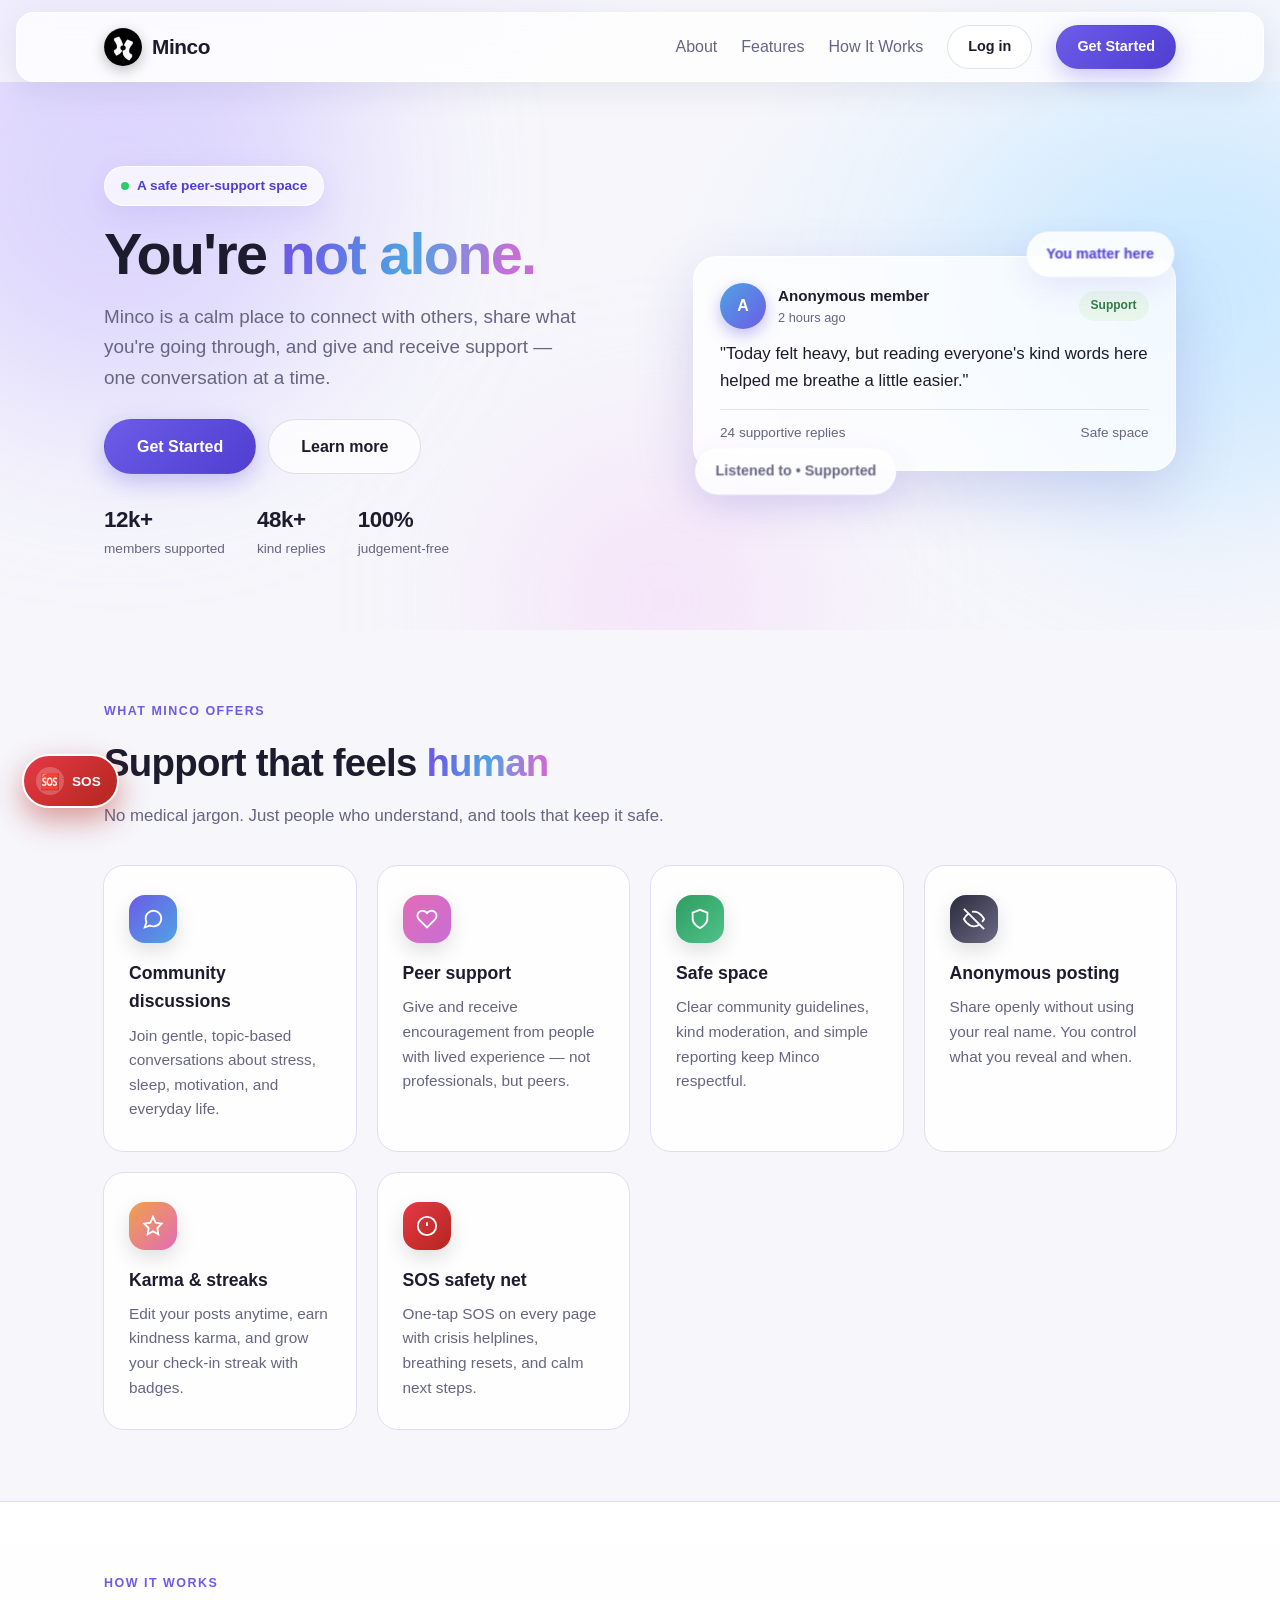
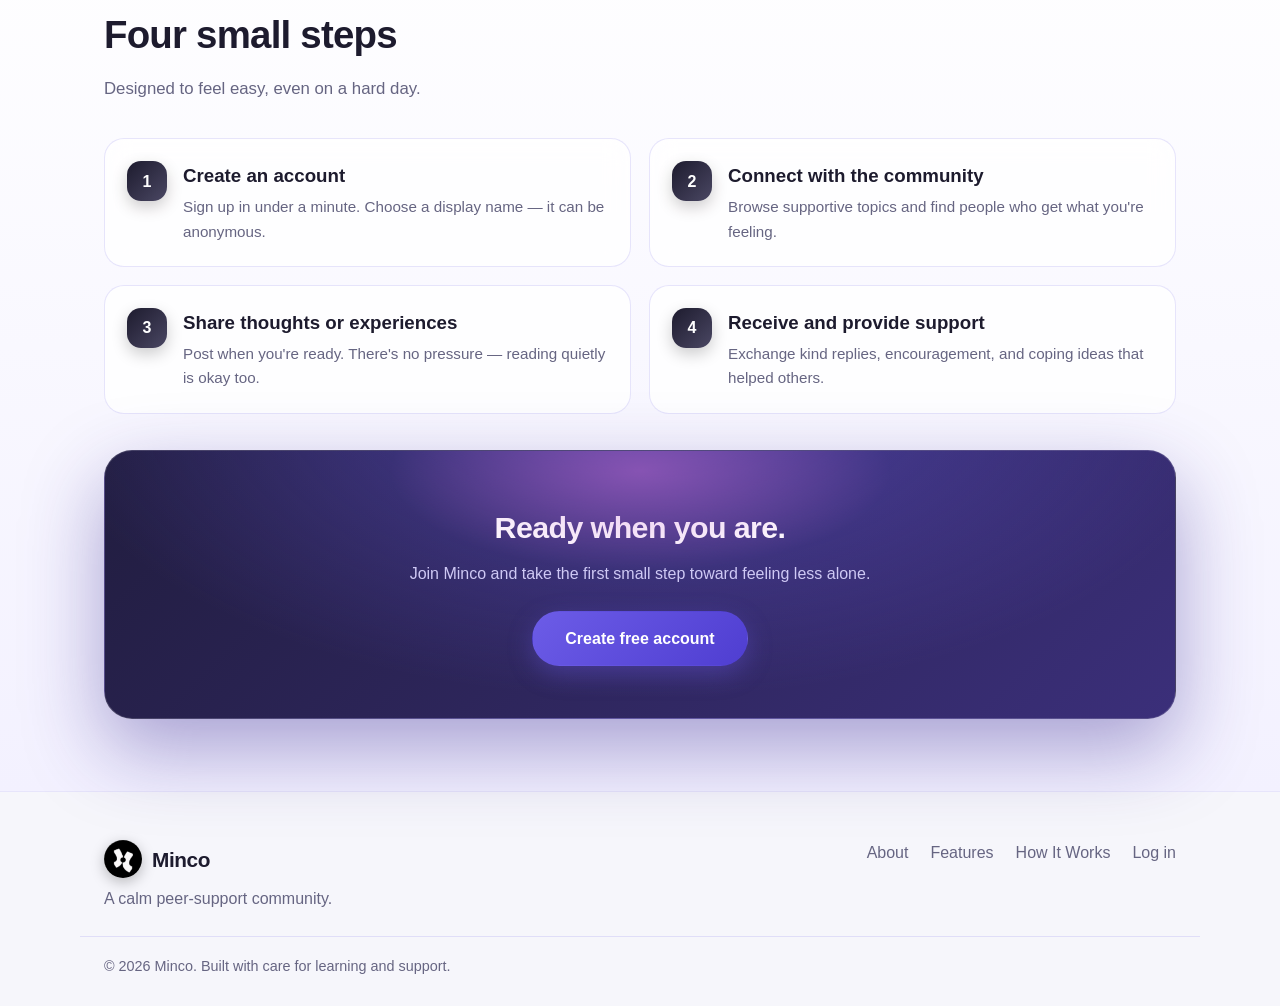
==== commit f38986c4: "post edit, karma, global sos" ====
--- a/index.html
+++ b/index.html
@@ -10,6 +10,7 @@
   <link rel="stylesheet" href="assets/css/landing.css" />
   <script src="assets/js/main.js" defer></script>
   <script src="assets/js/landing.js" defer></script>
+  <script src="assets/js/sos.js" defer></script>
 </head>
 <body>
 
@@ -118,6 +119,16 @@
             <h3>Anonymous posting</h3>
             <p>Share openly without using your real name. You control what you reveal and when.</p>
           </article>
+          <article class="card card-3d reveal">
+            <div class="icon icon-5"><svg viewBox="0 0 24 24" width="22" height="22" fill="none" stroke="currentColor" stroke-width="2"><path d="M12 2l2.9 6.26L21.5 9.3l-4.75 4.87L17.8 21 12 17.77 6.2 21l1.05-6.83L2.5 9.3l6.6-1.04z"/></svg></div>
+            <h3>Karma &amp; streaks</h3>
+            <p>Edit your posts anytime, earn kindness karma, and grow your check-in streak with badges.</p>
+          </article>
+          <article class="card card-3d reveal">
+            <div class="icon icon-6"><svg viewBox="0 0 24 24" width="22" height="22" fill="none" stroke="currentColor" stroke-width="2"><circle cx="12" cy="12" r="10"/><path d="M12 8v4M12 16h.01"/></svg></div>
+            <h3>SOS safety net</h3>
+            <p>One-tap SOS on every page with crisis helplines, breathing resets, and calm next steps.</p>
+          </article>
         </div>
       </div>
     </section>
--- a/assets/css/main.css
+++ b/assets/css/main.css
@@ -106,6 +106,60 @@
 .reveal { opacity: 0; transform: translateY(26px); transition: opacity 0.7s ease, transform 0.7s ease; }
 .reveal.visible { opacity: 1; transform: none; }
 
+/* ---------- SOS safety button (global, injected by sos.js) ---------- */
+.sos-fab {
+  position: fixed; left: 22px; bottom: 92px; z-index: 69;
+  display: flex; align-items: center; gap: 8px;
+  border: 2px solid #fff; cursor: pointer;
+  background: linear-gradient(135deg, #e63946, #b3261e);
+  color: #fff; font-weight: 800; font-size: 0.85rem; font-family: inherit;
+  padding: 11px 16px 11px 12px; border-radius: 999px;
+  box-shadow: 0 12px 30px rgba(179, 38, 30, 0.45);
+  transition: transform 0.2s ease, box-shadow 0.2s ease;
+}
+.sos-fab:hover { transform: translateY(-2px); box-shadow: 0 16px 38px rgba(179, 38, 30, 0.55); }
+.sos-fab-icon {
+  width: 28px; height: 28px; border-radius: 50%;
+  display: grid; place-items: center; flex-shrink: 0;
+  background: rgba(255, 255, 255, 0.22); font-size: 1rem;
+}
+.sos-overlay {
+  position: fixed; inset: 0; z-index: 90;
+  background: rgba(15, 12, 30, 0.6); backdrop-filter: blur(6px);
+  display: grid; place-items: center; padding: 20px;
+}
+.sos-overlay.hidden { display: none; }
+.sos-panel {
+  width: min(440px, calc(100vw - 32px)); max-height: min(620px, calc(100dvh - 60px));
+  overflow-y: auto; background: #fff;
+  border-radius: 22px; box-shadow: var(--shadow);
+  border: 1px solid var(--card-border); padding: 22px;
+}
+.sos-panel h2 { font-size: 1.2rem; margin-bottom: 4px; }
+.sos-sub { color: var(--muted); font-size: 0.9rem; margin-bottom: 14px; }
+.sos-note {
+  background: linear-gradient(135deg, #fff5f5, #ffe9e9);
+  border: 1px solid #f5c2c0; border-radius: 14px;
+  padding: 12px 14px; font-size: 0.88rem; color: #7a1f1a; margin-bottom: 14px;
+}
+.sos-list { list-style: none; display: grid; gap: 8px; margin-bottom: 14px; }
+.sos-list a, .sos-list div.sos-row {
+  display: flex; align-items: center; gap: 10px;
+  background: #f7f5ff; border: 1px solid var(--card-border);
+  border-radius: 14px; padding: 10px 14px;
+  font-size: 0.9rem; font-weight: 600;
+}
+.sos-list a:hover { background: #efedff; }
+.sos-list small { display: block; color: var(--muted); font-weight: 500; font-size: 0.8rem; }
+.sos-links { display: flex; gap: 8px; flex-wrap: wrap; margin-bottom: 6px; }
+.sos-head { display: flex; align-items: flex-start; gap: 10px; margin-bottom: 4px; }
+.sos-head button {
+  margin-left: auto; width: 32px; height: 32px; flex-shrink: 0;
+  border-radius: 50%; border: 1px solid var(--card-border);
+  background: #fff; cursor: pointer; font-weight: 800;
+}
+.sos-head button:hover { background: #f0efff; }
+
 @media (max-width: 900px) {
   .menu-btn { display: flex; }
   .nav-links {
--- a/assets/css/landing.css
+++ b/assets/css/landing.css
@@ -126,6 +126,8 @@
 .icon-2 { background: linear-gradient(135deg, #e26db4, #c86dd7); }
 .icon-3 { background: linear-gradient(135deg, #2e9d62, #4fc38a); }
 .icon-4 { background: linear-gradient(135deg, #2b2b3d, #6b6a85); }
+.icon-5 { background: linear-gradient(135deg, #f0a04b, #e26db4); }
+.icon-6 { background: linear-gradient(135deg, #e63946, #b3261e); }
 .card h3 { margin-bottom: 8px; font-size: 1.1rem; }
 .card p { color: var(--muted); font-size: 0.96rem; }
 
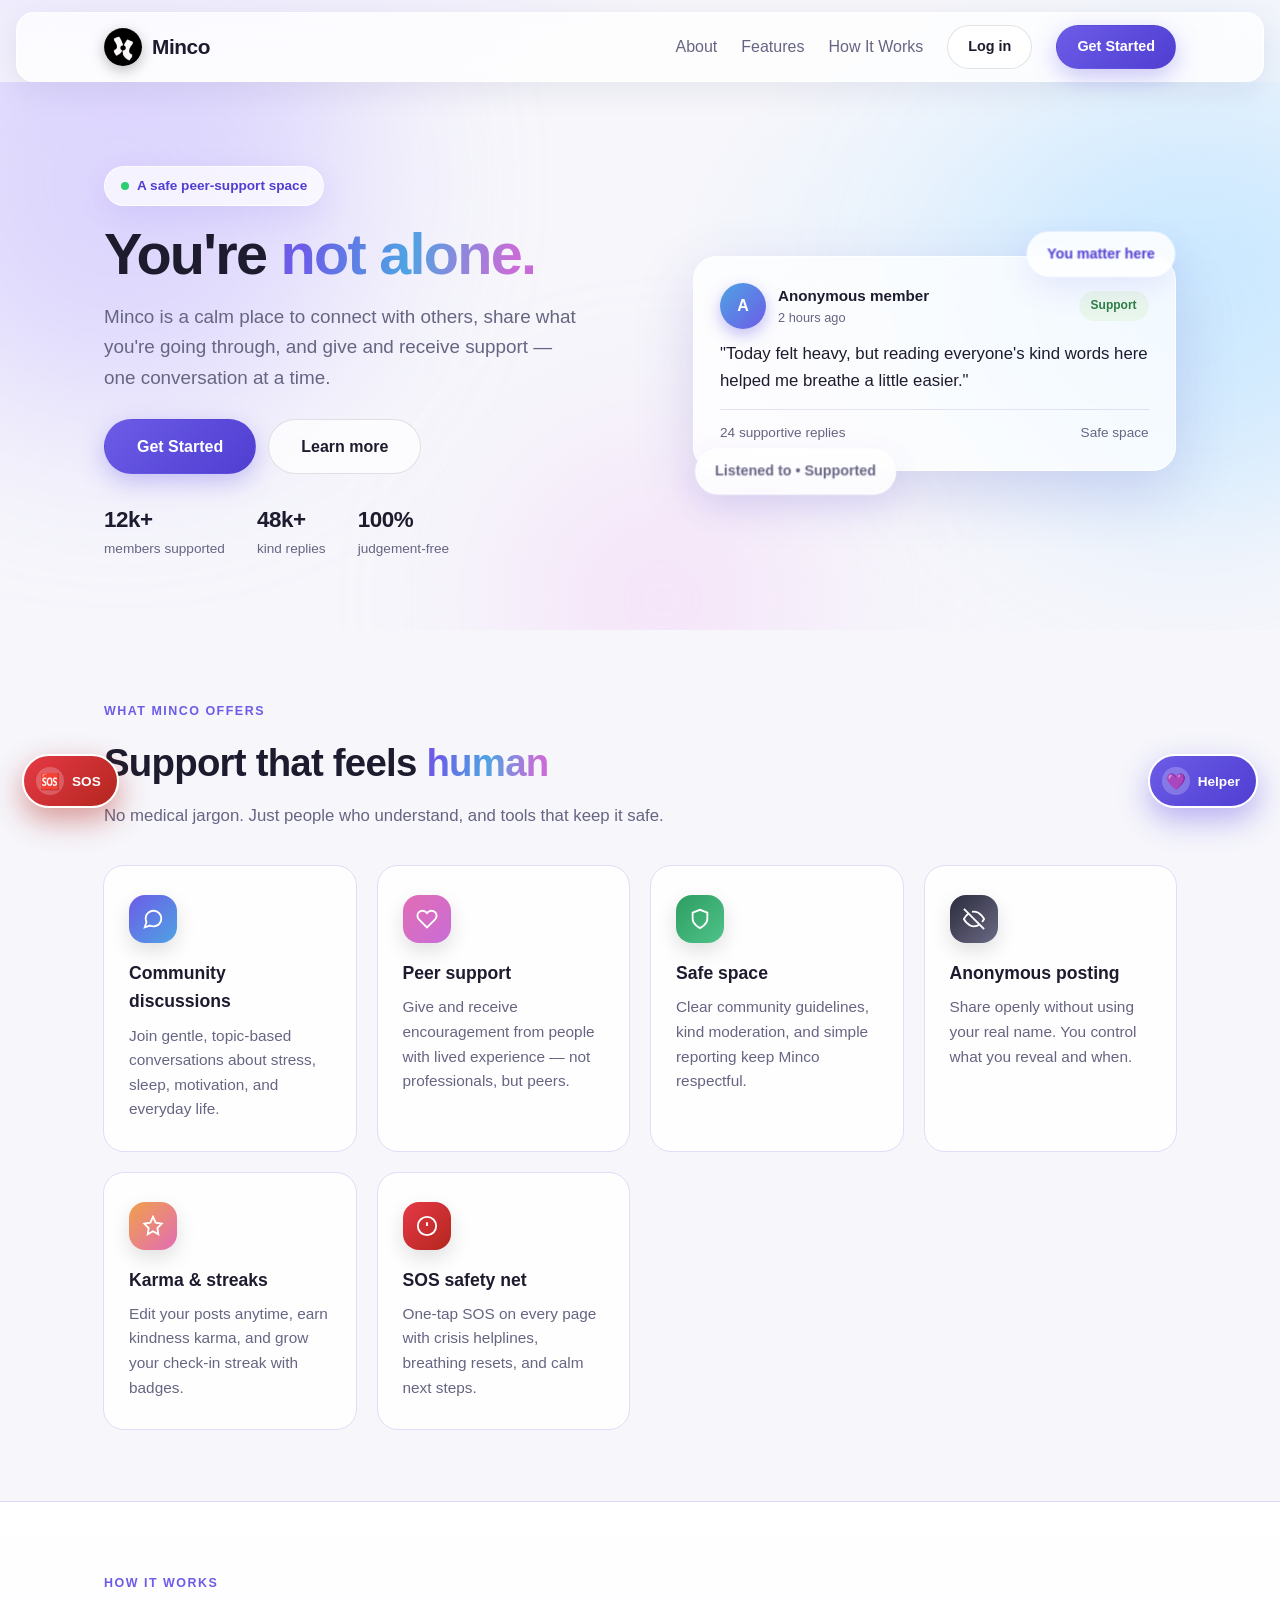
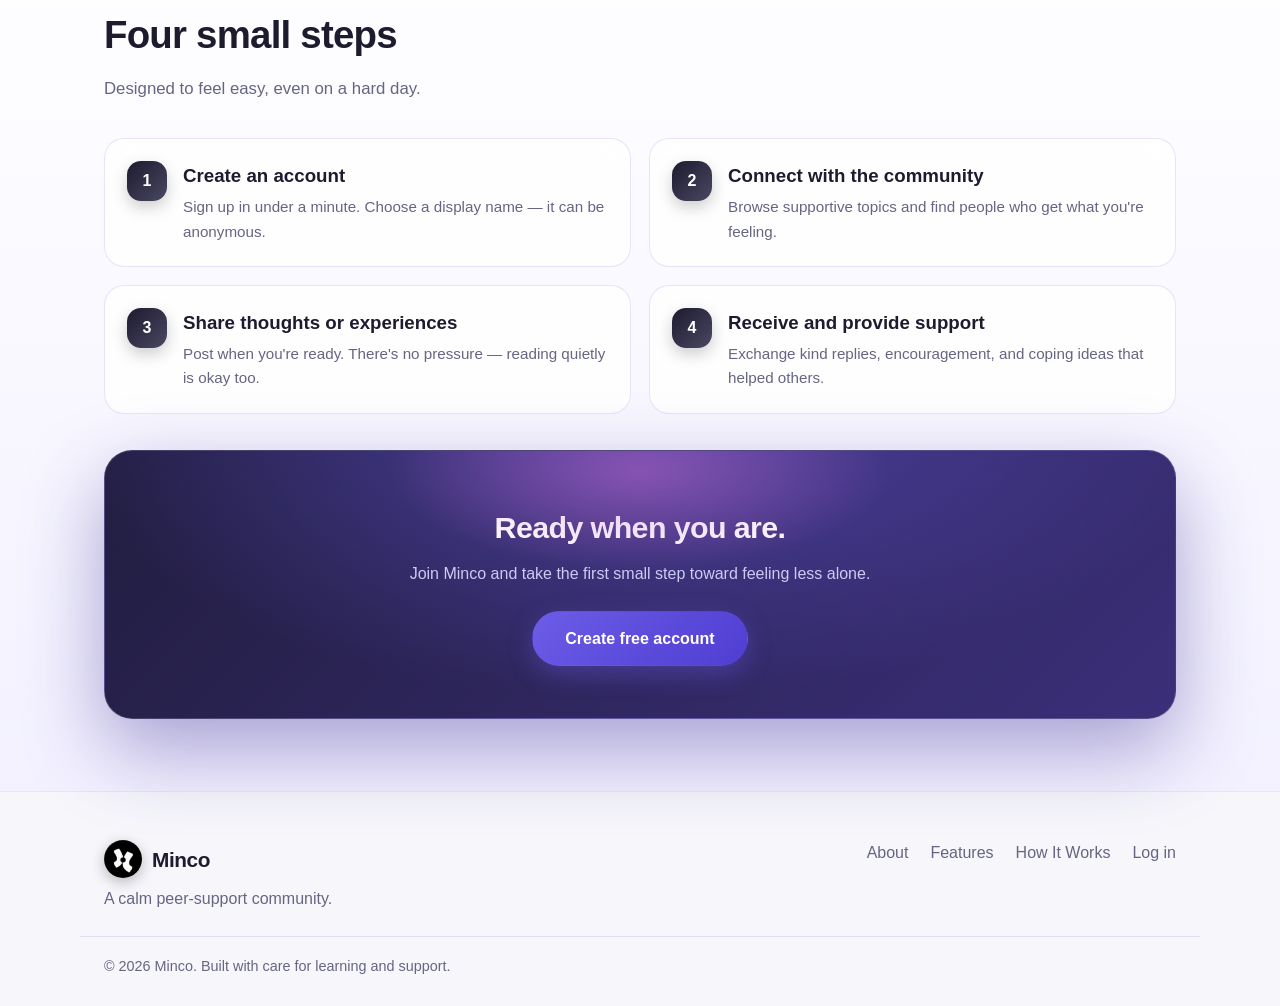
==== commit 27286a25: "helper" ====
--- a/index.html
+++ b/index.html
@@ -11,6 +11,7 @@
   <script src="assets/js/main.js" defer></script>
   <script src="assets/js/landing.js" defer></script>
   <script src="assets/js/sos.js" defer></script>
+  <script src="assets/js/helper.js" defer></script>
 </head>
 <body>
 
--- a/assets/css/main.css
+++ b/assets/css/main.css
@@ -160,6 +160,92 @@
 }
 .sos-head button:hover { background: #f0efff; }
 
+/* ---------- Helper chat (global, injected by helper.js) ---------- */
+.helper-fab {
+  position: fixed; right: 22px; bottom: 92px; z-index: 69;
+  display: flex; align-items: center; gap: 8px;
+  border: 2px solid #fff; cursor: pointer;
+  background: linear-gradient(135deg, var(--primary), var(--primary-dark));
+  color: #fff; font-weight: 800; font-size: 0.85rem; font-family: inherit;
+  padding: 11px 16px 11px 12px; border-radius: 999px;
+  box-shadow: 0 12px 30px rgba(108, 92, 231, 0.45);
+  transition: transform 0.2s ease, box-shadow 0.2s ease;
+}
+.helper-fab:hover { transform: translateY(-2px); box-shadow: 0 16px 38px rgba(108, 92, 231, 0.55); }
+.helper-fab-icon {
+  width: 28px; height: 28px; border-radius: 50%;
+  display: grid; place-items: center; flex-shrink: 0;
+  background: rgba(255, 255, 255, 0.22); font-size: 1rem;
+}
+.helper-overlay {
+  position: fixed; inset: 0; z-index: 90; pointer-events: none;
+}
+.helper-overlay.hidden { display: none; }
+.helper-panel {
+  position: absolute; right: 22px; bottom: 160px;
+  width: min(380px, calc(100vw - 32px)); max-height: min(560px, calc(100dvh - 190px));
+  display: flex; flex-direction: column; overflow: hidden;
+  background: #fff; border-radius: 22px;
+  border: 1px solid var(--card-border); box-shadow: var(--shadow);
+  pointer-events: auto;
+}
+.helper-head { display: flex; align-items: flex-start; gap: 10px; padding: 16px 16px 10px; border-bottom: 1px solid var(--card-border); }
+.helper-head h2 { font-size: 1.05rem; }
+.helper-sub { color: var(--muted); font-size: 0.75rem; }
+.helper-head button {
+  margin-left: auto; width: 32px; height: 32px; flex-shrink: 0;
+  border-radius: 50%; border: 1px solid var(--card-border);
+  background: #fff; cursor: pointer; font-weight: 800;
+}
+.helper-head button:hover { background: #f0efff; }
+.helper-msgs {
+  flex: 1; overflow-y: auto; display: flex; flex-direction: column; gap: 8px;
+  padding: 14px 16px; min-height: 180px;
+}
+.helper-msg {
+  max-width: 88%; padding: 10px 14px; border-radius: 16px;
+  font-size: 0.88rem; line-height: 1.55; white-space: pre-wrap; word-break: break-word;
+}
+.helper-msg.user { align-self: flex-end; background: var(--ink); color: #fff; border-bottom-right-radius: 6px; }
+.helper-msg.bot { align-self: flex-start; background: #f4f2ff; color: var(--ink); border-bottom-left-radius: 6px; }
+.helper-msg.bot.crisis { background: linear-gradient(135deg, #fff5f5, #ffe9e9); border: 1px solid #f5c2c0; color: #7a1f1a; max-width: 94%; }
+.helper-msg.crisis strong { display: block; margin-bottom: 4px; }
+.helper-msg.crisis p { margin-bottom: 8px; }
+.helper-crisis-btns { display: flex; gap: 6px; flex-wrap: wrap; }
+.helper-crisis-btns a, .helper-crisis-btns button {
+  font-size: 0.78rem; font-weight: 800; font-family: inherit;
+  border: 1px solid #f5c2c0; background: #fff; color: #7a1f1a;
+  border-radius: 999px; padding: 6px 12px; cursor: pointer; text-decoration: none;
+}
+.helper-crisis-btns a:hover, .helper-crisis-btns button:hover { background: #ffe1e1; }
+.helper-msg.typing { display: flex; gap: 5px; padding: 14px 16px; }
+.helper-msg.typing span {
+  width: 7px; height: 7px; border-radius: 50%; background: var(--muted);
+  animation: helperBlink 1.2s infinite;
+}
+.helper-msg.typing span:nth-child(2) { animation-delay: 0.2s; }
+.helper-msg.typing span:nth-child(3) { animation-delay: 0.4s; }
+@keyframes helperBlink { 0%, 60%, 100% { opacity: 0.3; } 30% { opacity: 1; } }
+.helper-chips { display: flex; gap: 6px; flex-wrap: wrap; padding: 0 16px 10px; }
+.helper-chip {
+  border: 1px solid var(--card-border); background: #f7f5ff; cursor: pointer;
+  border-radius: 999px; padding: 6px 12px; font-size: 0.78rem; font-weight: 700;
+  font-family: inherit; color: var(--primary-dark);
+}
+.helper-chip:hover { background: #e4deff; }
+.helper-form { display: flex; gap: 8px; padding: 0 16px 16px; }
+.helper-form input {
+  flex: 1; min-width: 0; border: 1px solid var(--card-border); border-radius: 999px;
+  padding: 10px 16px; font-size: 0.9rem; outline: none; font-family: inherit;
+}
+.helper-form input:focus { border-color: var(--primary); box-shadow: 0 0 0 3px rgba(108,92,231,0.15); }
+.helper-form button {
+  flex-shrink: 0; width: 42px; height: 42px; border-radius: 50%; border: none; cursor: pointer;
+  background: linear-gradient(135deg, var(--primary), var(--primary-dark)); color: #fff;
+  font-size: 1rem;
+}
+.helper-form button:hover { opacity: 0.9; }
+
 @media (max-width: 900px) {
   .menu-btn { display: flex; }
   .nav-links {
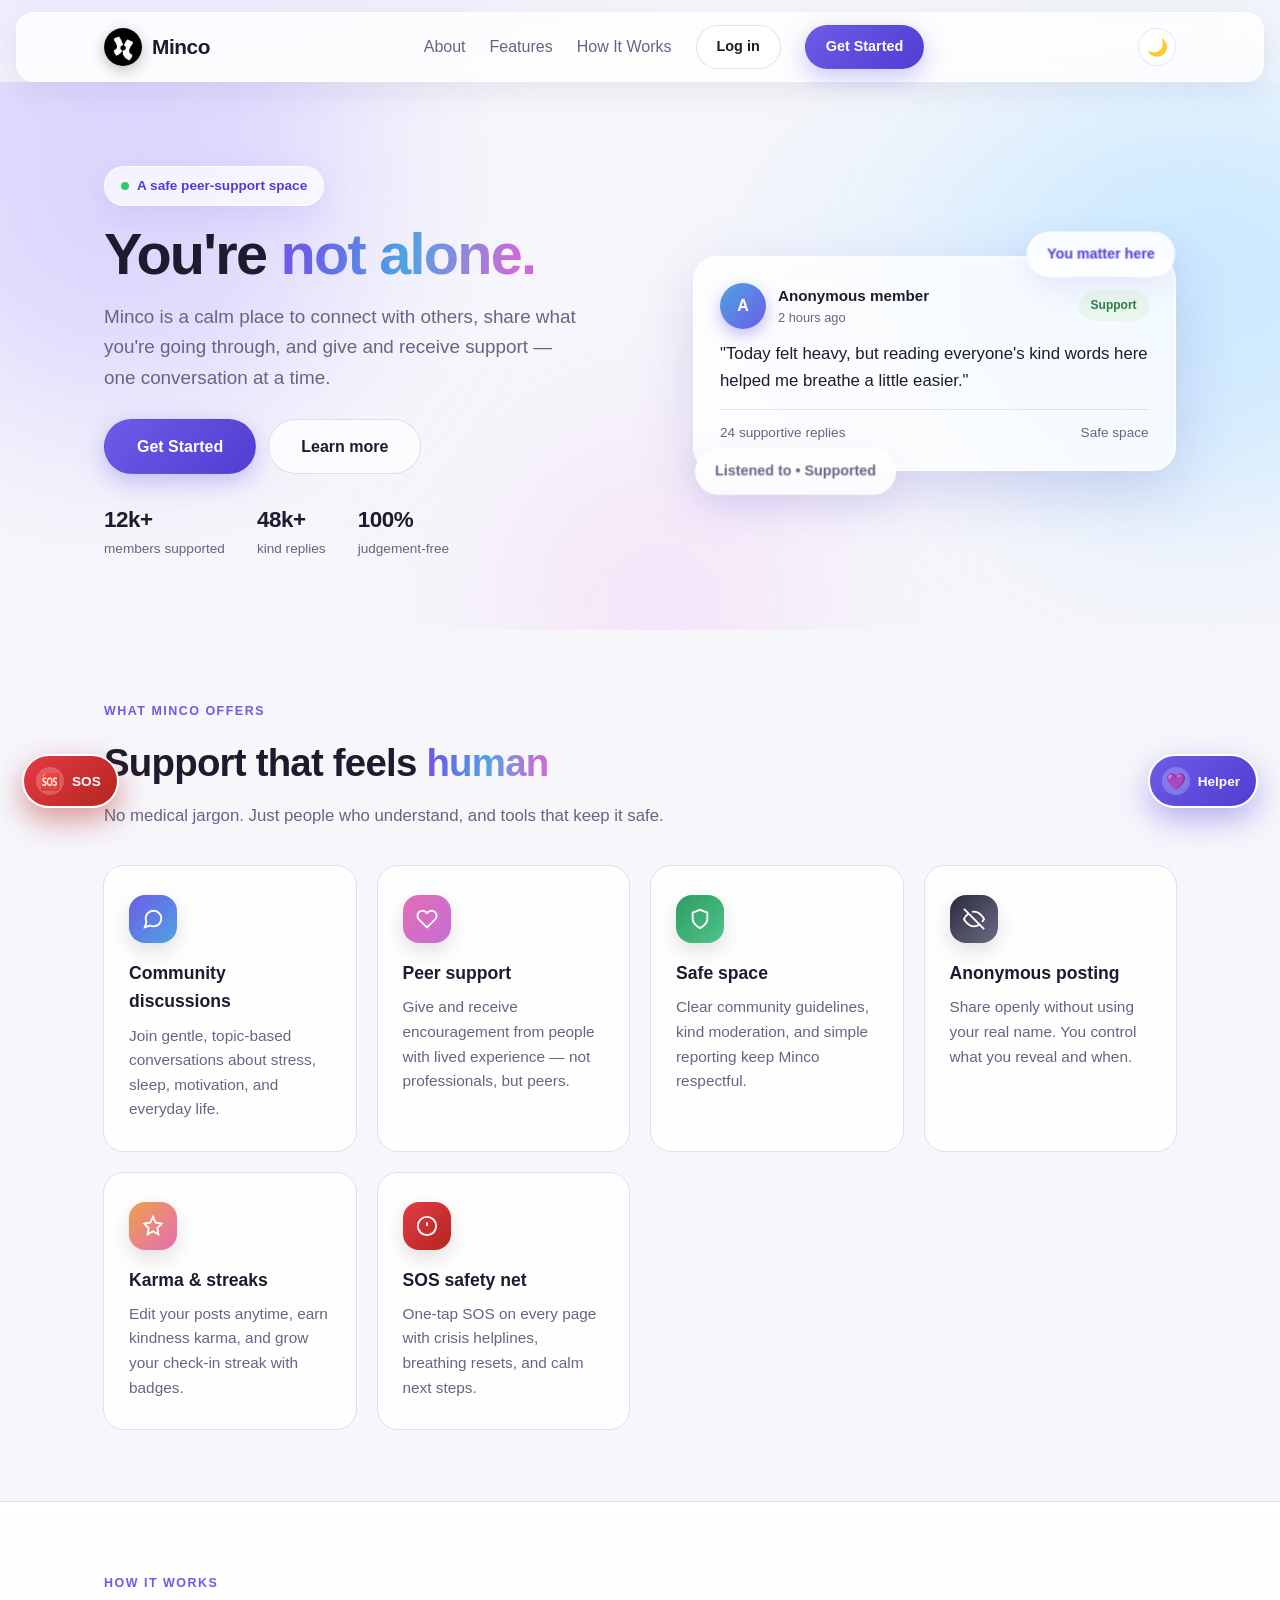
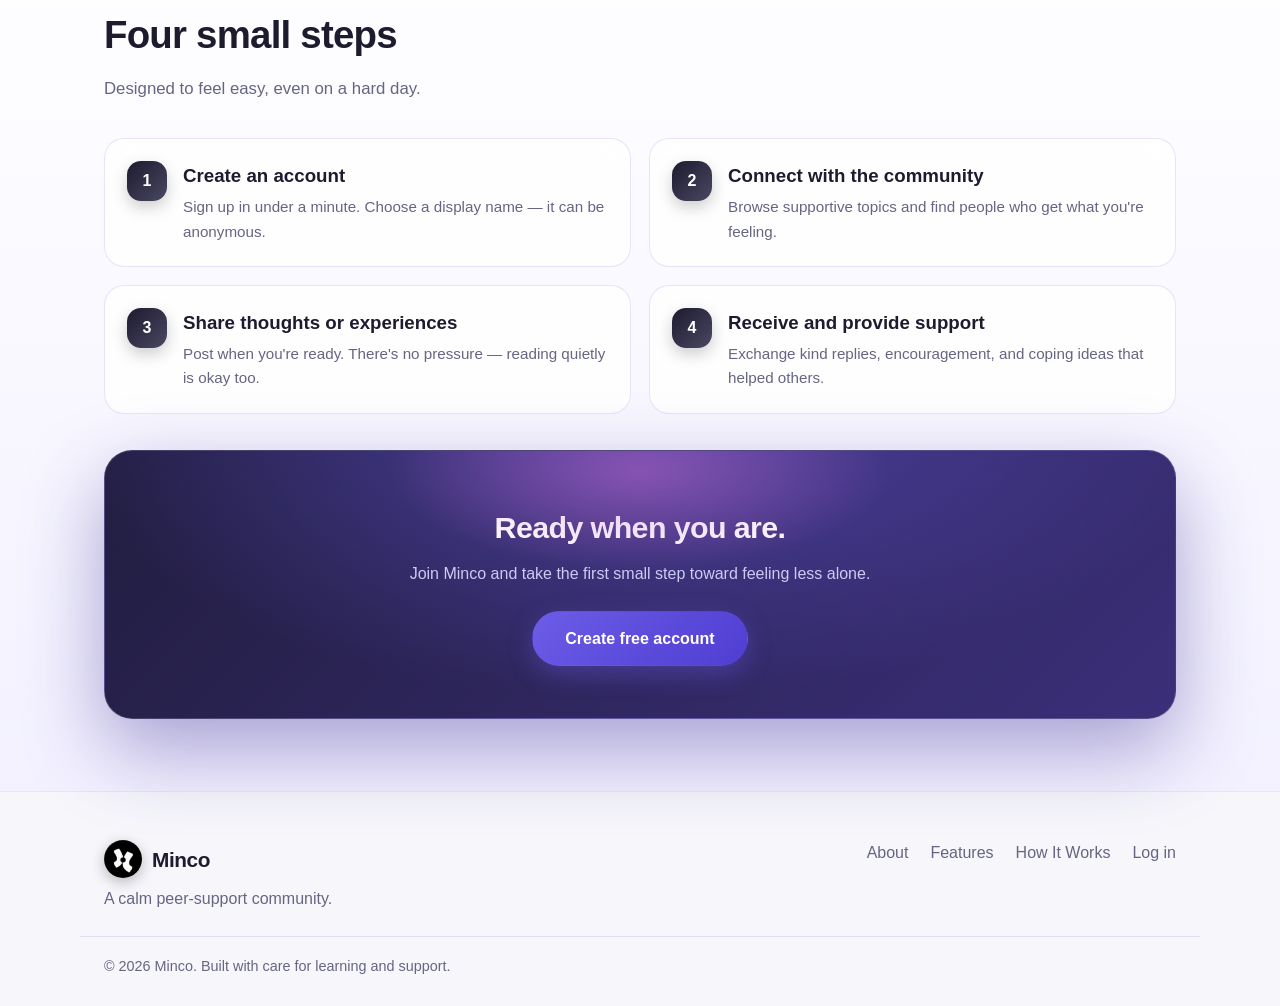
==== commit 929768a5: "minimals" ====
--- a/index.html
+++ b/index.html
@@ -5,6 +5,7 @@
   <meta name="viewport" content="width=device-width, initial-scale=1.0" />
   <meta name="description" content="Minco is a safe peer-support space to connect, share, and support each other." />
   <title>Minco — You're not alone</title>
+  <script>try{var m=localStorage.getItem("minco_theme");if(!m)m=window.matchMedia&&matchMedia("(prefers-color-scheme: dark)").matches?"dark":"light";document.documentElement.dataset.theme=m}catch(e){}</script>
   <link rel="icon" href="assets/img/mincologo.png" type="image/png" />
   <link rel="stylesheet" href="assets/css/main.css" />
   <link rel="stylesheet" href="assets/css/landing.css" />
@@ -12,6 +13,7 @@
   <script src="assets/js/landing.js" defer></script>
   <script src="assets/js/sos.js" defer></script>
   <script src="assets/js/helper.js" defer></script>
+  <script src="assets/js/theme.js" defer></script>
 </head>
 <body>
 
--- a/assets/css/main.css
+++ b/assets/css/main.css
@@ -246,6 +246,196 @@
 }
 .helper-form button:hover { opacity: 0.9; }
 
+/* ---------- Theme toggle button (injected by theme.js) ---------- */
+.theme-toggle {
+  width: 38px; height: 38px; border-radius: 50%; flex-shrink: 0;
+  display: inline-grid; place-items: center; cursor: pointer; font-size: 1.05rem;
+  border: 1px solid var(--card-border); background: rgba(255, 255, 255, 0.7);
+  transition: background 0.15s ease, transform 0.15s ease;
+}
+.theme-toggle:hover { background: #f0efff; transform: translateY(-1px); }
+
+/* ==========================================================
+   Dark mode — variable flip + surface overrides.
+   Light pills with dark text are left alone (still readable);
+   ink-on-white breakages are re-pointed at primary purple.
+   ========================================================== */
+:root { color-scheme: light; }
+[data-theme="dark"] {
+  color-scheme: dark;
+  --bg: #14121f;
+  --ink: #edeafb;
+  --muted: #a8a6c4;
+  --primary-dark: #b7adff;
+  --card-border: rgba(255, 255, 255, 0.12);
+  --shadow: 0 20px 60px rgba(0, 0, 0, 0.5);
+  --shadow-soft: 0 10px 30px rgba(0, 0, 0, 0.4);
+}
+[data-theme="dark"] body {
+  background:
+    radial-gradient(1000px 500px at 10% -5%, #2b2554 0%, transparent 60%),
+    radial-gradient(900px 500px at 95% 10%, #1c2c49 0%, transparent 60%),
+    var(--bg);
+}
+[data-theme="dark"] .theme-toggle { background: rgba(255, 255, 255, 0.08); }
+[data-theme="dark"] .theme-toggle:hover { background: rgba(255, 255, 255, 0.16); }
+
+/* Glass cards → dark glass */
+[data-theme="dark"] .navbar,
+[data-theme="dark"] .app-nav,
+[data-theme="dark"] .card,
+[data-theme="dark"] .side-nav,
+[data-theme="dark"] .post,
+[data-theme="dark"] .aside-card,
+[data-theme="dark"] .notif-panel,
+[data-theme="dark"] .compose-panel,
+[data-theme="dark"] .mood-panel,
+[data-theme="dark"] .sos-panel,
+[data-theme="dark"] .helper-panel,
+[data-theme="dark"] .auth-card,
+[data-theme="dark"] .share-card,
+[data-theme="dark"] .res-card,
+[data-theme="dark"] .journal-form-card,
+[data-theme="dark"] .journal-list-card,
+[data-theme="dark"] .profile-head,
+[data-theme="dark"] .edit-panel,
+[data-theme="dark"] .mini-post,
+[data-theme="dark"] .about-card,
+[data-theme="dark"] .habit-form-card,
+[data-theme="dark"] .habit-list-card,
+[data-theme="dark"] .post-card,
+[data-theme="dark"] .mini-card,
+[data-theme="dark"] .steps li,
+[data-theme="dark"] .quiz-card,
+[data-theme="dark"] .result-card,
+[data-theme="dark"] .history-card,
+[data-theme="dark"] .stats-card,
+[data-theme="dark"] .stats-panel,
+[data-theme="dark"] .meet-form-card,
+[data-theme="dark"] .meet-card,
+[data-theme="dark"] .badge,
+[data-theme="dark"] .empty-tab,
+[data-theme="dark"] .stats-empty {
+  background: rgba(30, 27, 55, 0.92);
+  border-color: rgba(255, 255, 255, 0.08);
+}
+
+/* Lavender surfaces → dark translucent */
+[data-theme="dark"] .search-wrap,
+[data-theme="dark"] .sort-tabs,
+[data-theme="dark"] .vote-rail,
+[data-theme="dark"] .action-btn,
+[data-theme="dark"] .reply,
+[data-theme="dark"] .icon-btn,
+[data-theme="dark"] .user-pill,
+[data-theme="dark"] .btn-logout,
+[data-theme="dark"] .btn-outline,
+[data-theme="dark"] .tool-btn,
+[data-theme="dark"] .notif-item:hover,
+[data-theme="dark"] .notif-emoji,
+[data-theme="dark"] .mood-btn,
+[data-theme="dark"] .mood-week,
+[data-theme="dark"] .mood-dot,
+[data-theme="dark"] .mood-day,
+[data-theme="dark"] .helper-msg.bot,
+[data-theme="dark"] .helper-chip,
+[data-theme="dark"] .sos-list a,
+[data-theme="dark"] .sos-list div.sos-row,
+[data-theme="dark"] .poll-composer,
+[data-theme="dark"] .poll-opt-btn,
+[data-theme="dark"] .stat-tile,
+[data-theme="dark"] .habit-dot,
+[data-theme="dark"] .seg,
+[data-theme="dark"] .options label,
+[data-theme="dark"] .save-btn,
+[data-theme="dark"] .rsvp-btn,
+[data-theme="dark"] .profile-tabs button:not(.active),
+[data-theme="dark"] .kind-tabs button:not(.active),
+[data-theme="dark"] .game-tabs button:not(.active) {
+  background: rgba(108, 92, 231, 0.16);
+  color: var(--ink);
+}
+[data-theme="dark"] .notif-item.unread,
+[data-theme="dark"] .mood-btn.selected,
+[data-theme="dark"] .options label.picked,
+[data-theme="dark"] .poll-opt-btn.mine {
+  background: rgba(108, 92, 231, 0.3);
+  color: var(--ink);
+}
+[data-theme="dark"] .action-btn:hover,
+[data-theme="dark"] .icon-btn:hover,
+[data-theme="dark"] .user-pill:hover,
+[data-theme="dark"] .btn-logout:hover,
+[data-theme="dark"] .tool-btn:hover,
+[data-theme="dark"] button.tool-btn:hover,
+[data-theme="dark"] .save-btn:hover,
+[data-theme="dark"] .rsvp-btn:hover,
+[data-theme="dark"] .kind-tabs button:hover:not(.active),
+[data-theme="dark"] .profile-tabs button:hover:not(.active),
+[data-theme="dark"] .mood-day:hover:not(:disabled),
+[data-theme="dark"] .mood-head button:hover,
+[data-theme="dark"] .mood-cal-top button:hover,
+[data-theme="dark"] .sos-head button:hover,
+[data-theme="dark"] .helper-head button:hover,
+[data-theme="dark"] .compose-panel-head button:hover {
+  background: rgba(108, 92, 231, 0.3);
+  color: var(--ink);
+}
+
+/* Ink-on-white breakages → primary purple (readable in both modes) */
+[data-theme="dark"] .app-tab.active,
+[data-theme="dark"] .kind-tabs button.active,
+[data-theme="dark"] .profile-tabs button.active,
+[data-theme="dark"] .seg button.active,
+[data-theme="dark"] .break-toggle button.active,
+[data-theme="dark"] .game-tabs button.active,
+[data-theme="dark"] .screener-tabs button.active,
+[data-theme="dark"] .community-pill,
+[data-theme="dark"] .count-pill,
+[data-theme="dark"] .reply-form button,
+[data-theme="dark"] .action-btn.save,
+[data-theme="dark"] .save-btn.saved,
+[data-theme="dark"] .mood-day.selected,
+[data-theme="dark"] .helper-msg.user {
+  background: linear-gradient(135deg, var(--primary), var(--primary-dark));
+  color: #fff;
+  border-color: transparent;
+}
+
+/* Form fields */
+[data-theme="dark"] input:not([type="checkbox"]):not([type="radio"]),
+[data-theme="dark"] select,
+[data-theme="dark"] textarea {
+  background: #232040;
+  color: var(--ink);
+  border-color: var(--card-border);
+}
+[data-theme="dark"] input::placeholder,
+[data-theme="dark"] textarea::placeholder { color: #8f8daa; }
+
+/* Specials */
+[data-theme="dark"] .toast { background: #f4f2ff; color: #1d1b2e; }
+[data-theme="dark"] .welcome { background: linear-gradient(135deg, #26214a, #1d2c4d); }
+[data-theme="dark"] .section-alt { background: linear-gradient(180deg, #1b1830, #221d3f); }
+[data-theme="dark"] #clearSearch { background: #f4f2ff; color: #14121f; }
+[data-theme="dark"] .when-pill.over { background: #2c2947; color: var(--muted); }
+[data-theme="dark"] .mood-fab .mood-fab-dot,
+[data-theme="dark"] .icon-btn .dot { border-color: #14121f; }
+[data-theme="dark"] .notif-count { border-color: #14121f; }
+[data-theme="dark"] .progress-track,
+[data-theme="dark"] .result-bar,
+[data-theme="dark"] .history-bar,
+[data-theme="dark"] .dist-track,
+[data-theme="dark"] .sym-track { background: #2e2a4d; }
+[data-theme="dark"] .do-col { background: linear-gradient(135deg, #17352a, #122a22); }
+[data-theme="dark"] .dont-col { background: linear-gradient(135deg, #3d1d22, #331920); }
+[data-theme="dark"] .prompt-bar { background: linear-gradient(135deg, #26214a, #1d2c4d); }
+[data-theme="dark"] .memory-card.open,
+[data-theme="dark"] .memory-card.done,
+[data-theme="dark"] .ttt-cell { background: #232040; color: var(--ink); }
+[data-theme="dark"] .demo-box code { background: #232040; }
+[data-theme="dark"] .nav-links.open { background: #1e1b37; }
+
 @media (max-width: 900px) {
   .menu-btn { display: flex; }
   .nav-links {
